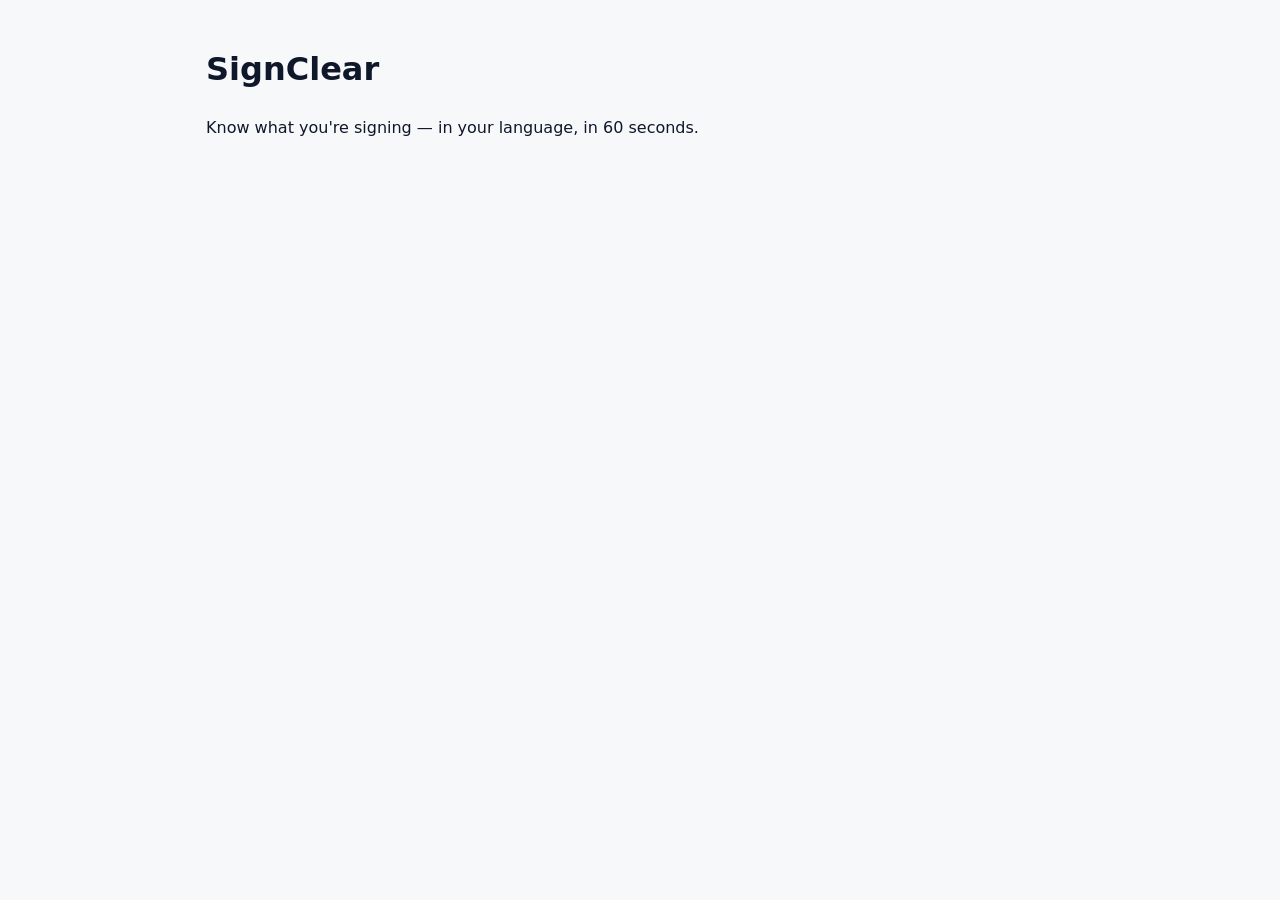
==== public/index.html @ 998234ed "feat: add foundational styles, tokens, and rules for Indian legal norms - Created initial CSS styles" ====
<!doctype html>
<html lang="en">
<head>
  <meta charset="utf-8" />
  <meta name="viewport" content="width=device-width, initial-scale=1, viewport-fit=cover" />
  <meta name="theme-color" content="#1D4ED8" />
  <meta name="description" content="Understand what you're signing — in your language, in 60 seconds." />
  <title>SignClear — Understand Before You Sign</title>
  <link rel="manifest" href="./manifest.webmanifest" />
  <link rel="stylesheet" href="./styles/tokens.css" />
  <link rel="stylesheet" href="./styles/app.css" />
</head>
<body>
  <main id="app">
    <h1>SignClear</h1>
    <p>Know what you're signing — in your language, in 60 seconds.</p>
  </main>
  <script type="module" src="./js/main.js"></script>
</body>
</html>
---- public/styles/tokens.css ----
:root {
  --primary: #1D4ED8;
  --primary-hover: #1E40AF;
  --primary-soft: #EFF3FF;
  --primary-ink: #1D4ED8;
  --on-primary: #FFFFFF;
  --bg: #F7F8FA;
  --surface: #FFFFFF;
  --surface-2: #F1F3F7;
  --border: #E2E6EE;
  --text: #0F172A;
  --text-muted: #5B6478;
  --focus-ring: #1D4ED8;
  --scrim: rgb(15 23 42 / .45);

  --sev-critical-fg: #B42318;
  --sev-critical-bg: #FEF3F2;
  --sev-critical-border: #FDA29B;
  --sev-caution-fg: #B54708;
  --sev-caution-bg: #FFFAEB;
  --sev-caution-border: #FEC84B;
  --sev-standard-fg: #05603A;
  --sev-standard-bg: #F3FAF7;
  --sev-standard-border: #A6F4C5;
  --sev-safe-fg: #067647;
  --sev-safe-bg: #ECFDF3;
  --sev-safe-border: #6CE9A6;

  --font-sans: system-ui, -apple-system, "Segoe UI", Roboto, "Noto Sans",
    "Noto Sans Kannada", "Noto Sans Devanagari", "Noto Sans Tamil", sans-serif;
  --font-serif: "Source Serif 4", Georgia, "Noto Serif", serif;
  --font-mono: ui-monospace, "SF Mono", Menlo, monospace;

  --fs-xs: 12px;
  --fs-sm: 13px;
  --fs-body: 15px;
  --fs-lg: 18px;
  --fs-xl: 22px;
  --fs-2xl: 28px;
  --fs-score: 40px;
  --fs-contract: 16px;
  --lh-xs: 1.35;
  --lh-sm: 1.45;
  --lh-body: 1.55;
  --lh-lg: 1.4;
  --lh-xl: 1.3;
  --lh-2xl: 1.2;
  --lh-score: 1.05;
  --lh-contract: 1.7;
  --fw-regular: 400;
  --fw-medium: 500;
  --fw-semibold: 600;
  --measure: 68ch;

  --sp-1: 4px;
  --sp-2: 8px;
  --sp-3: 12px;
  --sp-4: 16px;
  --sp-5: 20px;
  --sp-6: 24px;
  --sp-8: 32px;
  --sp-10: 40px;
  --sp-12: 48px;
  --sp-16: 64px;

  --r-sm: 6px;
  --r-md: 10px;
  --r-lg: 14px;
  --r-pill: 999px;

  --sh-1: 0 1px 2px rgb(15 23 42 / .06);
  --sh-2: 0 4px 14px rgb(15 23 42 / .10);
  --sh-3: 0 18px 48px rgb(15 23 42 / .22);

  --dur-fast: 120ms;
  --dur-med: 240ms;
  --dur-pulse: 1100ms;
  --ease-out: cubic-bezier(.2, .7, .3, 1);

  --bp: 900px;
  --sticky-bar-h: 62px;
  --split-left: 48%;
  --split-right: 52%;
  --tabbar-h: 56px;
  --safari-safe-bottom: max(0px, env(safe-area-inset-bottom));
  --safari-safe-top: max(0px, env(safe-area-inset-top));
}

[data-theme="dark"] {
  --primary-soft: #16223A;
  --primary-ink: #8FB0FF;
  --bg: #0B1220;
  --surface: #111A2B;
  --surface-2: #16223A;
  --border: #25344F;
  --text: #E6EAF2;
  --text-muted: #9AA6BC;
  --focus-ring: #8FB0FF;
  --scrim: rgb(0 0 0 / .6);

  --sev-critical-fg: #FDA29B;
  --sev-critical-bg: #3B1219;
  --sev-critical-border: #7A271A;
  --sev-caution-fg: #FEC84B;
  --sev-caution-bg: #3B2A08;
  --sev-caution-border: #7A4F10;
  --sev-standard-fg: #A6F4C5;
  --sev-standard-bg: #10261C;
  --sev-standard-border: #1E6B47;
  --sev-safe-fg: #6CE9A6;
  --sev-safe-bg: #0F2E22;
  --sev-safe-border: #1E6B47;
}

@media (min-width: 900px) {
  :root {
    --fs-body: 16px;
    --fs-lg: 19px;
    --fs-xl: 24px;
    --fs-2xl: 32px;
    --fs-score: 48px;
    --measure: 72ch;
  }
}

@media (prefers-reduced-motion: reduce) {
  :root {
    --dur-fast: 1ms;
    --dur-med: 1ms;
    --dur-pulse: 1ms;
  }
  *,
  *::before,
  *::after {
    animation-duration: 1ms !important;
    transition-duration: 1ms !important;
  }
}
---- public/styles/app.css ----
* {
  box-sizing: border-box;
}

html,
body {
  margin: 0;
  min-height: 100%;
}

body {
  background: var(--bg);
  color: var(--text);
  font-family: var(--font-sans);
  font-size: var(--fs-body);
  line-height: var(--lh-body);
  padding-bottom: calc(var(--sticky-bar-h) + var(--safari-safe-bottom) + var(--sp-4));
  -webkit-text-size-adjust: 100%;
}

#app {
  max-width: 900px;
  margin: 0 auto;
  padding: var(--sp-6) var(--sp-4);
}

:focus-visible {
  outline: 2px solid var(--focus-ring);
  outline-offset: 2px;
}

@media (min-width: 900px) {
  body {
    padding-bottom: 0;
  }
}
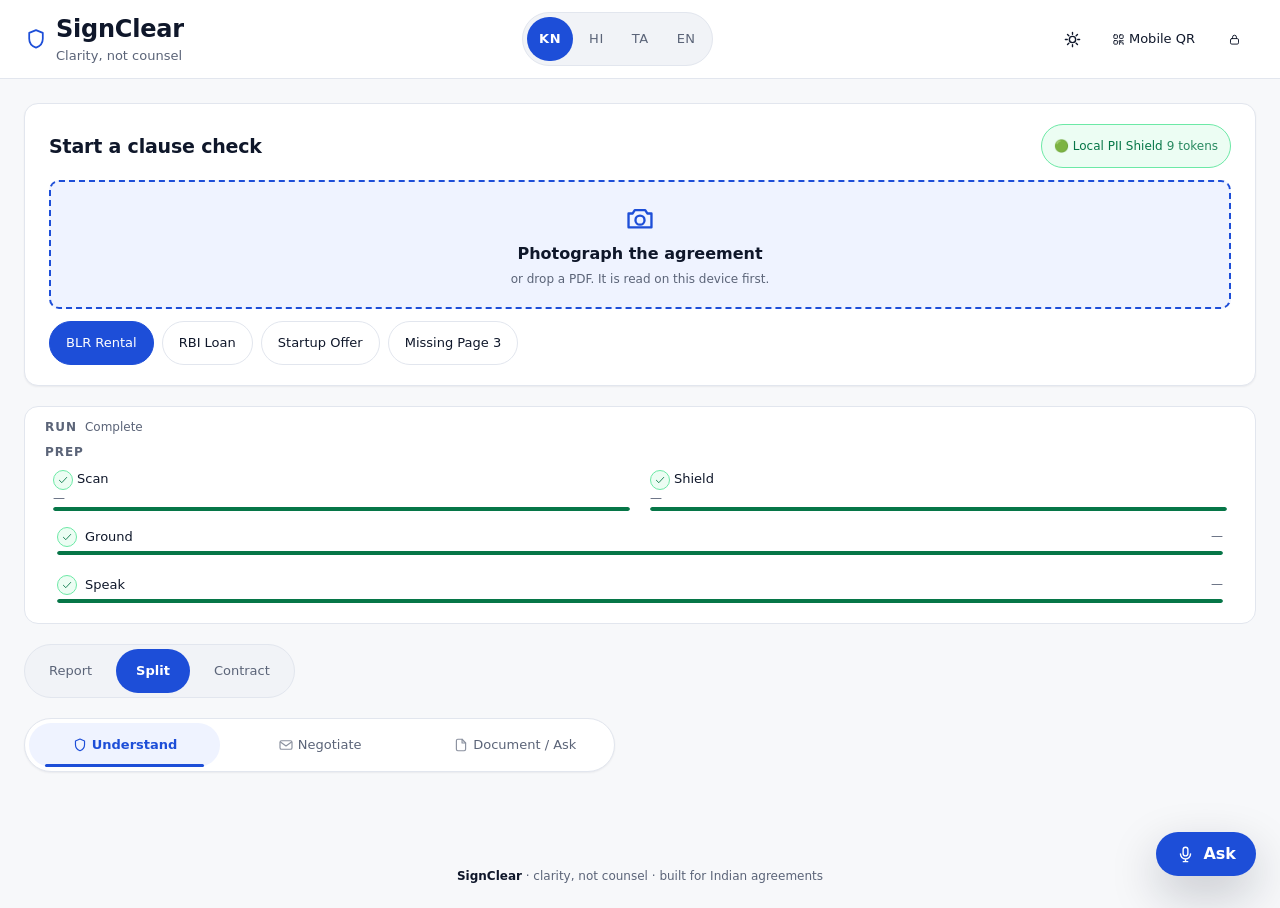
==== commit b8f0b6fa: "feat(lane-b): build report shell, renderer and negotiator Add the full app shell (index.html at 900p" ====
--- a/public/index.html
+++ b/public/index.html
@@ -5,16 +5,295 @@
   <meta name="viewport" content="width=device-width, initial-scale=1, viewport-fit=cover" />
   <meta name="theme-color" content="#1D4ED8" />
   <meta name="description" content="Understand what you're signing — in your language, in 60 seconds." />
+  <meta name="color-scheme" content="light dark" />
   <title>SignClear — Understand Before You Sign</title>
   <link rel="manifest" href="./manifest.webmanifest" />
+  <link rel="icon" href="./icons/icon.svg" type="image/svg+xml" />
+  <link rel="apple-touch-icon" href="./icons/icon.svg" />
   <link rel="stylesheet" href="./styles/tokens.css" />
   <link rel="stylesheet" href="./styles/app.css" />
 </head>
 <body>
-  <main id="app">
-    <h1>SignClear</h1>
-    <p>Know what you're signing — in your language, in 60 seconds.</p>
+  <!-- §1.6 — inline SVG sprite, first child of body. stroke-based, currentColor only. -->
+  <svg aria-hidden="true" class="sprite" width="0" height="0" focusable="false">
+    <symbol id="i-play" viewBox="0 0 24 24"><path d="M8 5.4v13.2L19 12z" /></symbol>
+    <symbol id="i-pause" viewBox="0 0 24 24"><path d="M9.5 5v14M14.5 5v14" /></symbol>
+    <symbol id="i-mic" viewBox="0 0 24 24"><rect x="9" y="2.8" width="6" height="11" rx="3" /><path d="M5.6 11.2a6.4 6.4 0 0 0 12.8 0M12 17.6V21M9.2 21h5.6" /></symbol>
+    <symbol id="i-alert" viewBox="0 0 24 24"><path d="M12 3.2 2.6 20h18.8z" /><path d="M12 9.2v4.6M12 16.9v.2" /></symbol>
+    <symbol id="i-caution" viewBox="0 0 24 24"><circle cx="12" cy="12" r="8.6" /><path d="M12 7.4v5.4M12 16.1v.2" /></symbol>
+    <symbol id="i-check" viewBox="0 0 24 24"><path d="M4.8 12.6 9.6 17.4 19.4 6.8" /></symbol>
+    <symbol id="i-shield" viewBox="0 0 24 24"><path d="M12 3.1 5.2 5.9v5.8c0 4.1 2.8 7.5 6.8 8.9 4-1.4 6.8-4.8 6.8-8.9V5.9z" /></symbol>
+    <symbol id="i-lock" viewBox="0 0 24 24"><rect x="4.6" y="10.3" width="14.8" height="10.2" rx="2.4" /><path d="M8.4 10.3V7.7a3.6 3.6 0 0 1 7.2 0v2.6" /></symbol>
+    <symbol id="i-camera" viewBox="0 0 24 24"><path d="M3.4 8.6h3.1l1.6-2.5h7.8l1.6 2.5h3.1v10.4H3.4z" /><circle cx="12" cy="13.6" r="3.4" /></symbol>
+    <symbol id="i-file" viewBox="0 0 24 24"><path d="M13.6 3.4H7.2a2.1 2.1 0 0 0-2.1 2.1v13a2.1 2.1 0 0 0 2.1 2.1h9.6a2.1 2.1 0 0 0 2.1-2.1V9z" /><path d="M13.6 3.4V9h5.3" /></symbol>
+    <symbol id="i-copy" viewBox="0 0 24 24"><rect x="8.6" y="8.6" width="11.4" height="11.4" rx="2.1" /><path d="M15.4 5.6H6.4a2.1 2.1 0 0 0-2.1 2.1v9" /></symbol>
+    <symbol id="i-whatsapp" viewBox="0 0 24 24"><path d="M20.4 11.7a8.4 8.4 0 0 1-12.5 7.4L3.6 20.4l1.4-4.2A8.4 8.4 0 1 1 20.4 11.7Z" /><path d="M9.1 9.1c.3-.1.6 0 .8.3l.6 1.2c.1.3 0 .5-.2.7l-.4.4c.4 1 1.2 1.8 2.2 2.2l.4-.4c.2-.2.4-.3.7-.2l1.2.6c.3.2.4.5.3.8-.2.7-.9 1.2-1.6 1.1-2.7-.4-4.8-2.5-5.2-5.2-.1-.7.4-1.4 1.2-1.5Z" /></symbol>
+    <symbol id="i-mail" viewBox="0 0 24 24"><rect x="3" y="5.6" width="18" height="12.8" rx="2.4" /><path d="m3.7 7.6 8.3 5.9 8.3-5.9" /></symbol>
+    <symbol id="i-qr" viewBox="0 0 24 24"><rect x="3.4" y="3.4" width="6.6" height="6.6" rx="1.2" /><rect x="14" y="3.4" width="6.6" height="6.6" rx="1.2" /><rect x="3.4" y="14" width="6.6" height="6.6" rx="1.2" /><path d="M14 14.2h2.7V17H14zM18 14.2h2.6M14 18.4V21M18.1 18.2h2.5V21" /></symbol>
+    <symbol id="i-close" viewBox="0 0 24 24"><path d="m6.2 6.2 11.6 11.6M17.8 6.2 6.2 17.8" /></symbol>
+    <symbol id="i-slider" viewBox="0 0 24 24"><path d="M3.4 8.6h17.2M3.4 15.6h17.2" /><circle cx="9" cy="8.6" r="2.3" /><circle cx="15.2" cy="15.6" r="2.3" /></symbol>
+    <symbol id="i-clock" viewBox="0 0 24 24"><circle cx="12" cy="12" r="8.5" /><path d="M12 7.4V12l3.2 2" /></symbol>
+    <symbol id="i-rupee" viewBox="0 0 24 24"><path d="M7 4.6h10M7 8.3h10M15.8 4.6c0 3-2.3 4.5-5.3 4.5H7l8.1 10.7" /></symbol>
+    <symbol id="i-chevron" viewBox="0 0 24 24"><path d="m9.4 6 6 6-6 6" /></symbol>
+    <!-- extras (company: theme toggle) — sprite stays a closed set otherwise -->
+    <symbol id="i-sun" viewBox="0 0 24 24"><circle cx="12" cy="12" r="4" /><path d="M12 3v2.4M12 18.6V21M3 12h2.4M18.6 12H21M5.7 5.7l1.7 1.7M16.6 16.6l1.7 1.7M18.3 5.7l-1.7 1.7M7.4 16.6l-1.7 1.7" /></symbol>
+    <symbol id="i-moon" viewBox="0 0 24 24"><path d="M20 14.4A8.5 8.5 0 0 1 9.6 4 8.5 8.5 0 1 0 20 14.4Z" /></symbol>
+  </svg>
+
+  <header class="app-header">
+    <div class="brand">
+      <svg class="icon brand-icon" aria-hidden="true" focusable="false"><use href="#i-shield" /></svg>
+      <div class="brand-text">
+        <h1 class="brand-name">SignClear</h1>
+        <p class="brand-tag">Clarity, not counsel</p>
+      </div>
+    </div>
+
+    <div class="header-actions">
+      <button class="theme-toggle" type="button" aria-pressed="false" aria-label="Dark mode" data-theme-toggle>
+        <svg class="icon theme-icon-sun" aria-hidden="true" focusable="false"><use href="#i-sun" /></svg>
+        <svg class="icon theme-icon-moon" aria-hidden="true" focusable="false"><use href="#i-moon" /></svg>
+      </button>
+      <button class="qr-open" type="button" aria-label="Mobile QR" data-qr-open>
+        <svg class="icon" aria-hidden="true" focusable="false"><use href="#i-qr" /></svg>
+        <span class="qr-open-label">Mobile QR</span>
+      </button>
+      <button class="vault-open" type="button" aria-label="Saved documents" aria-expanded="false" aria-controls="vault-drawer" data-vault-open>
+        <svg class="icon" aria-hidden="true" focusable="false"><use href="#i-lock" /></svg>
+      </button>
+    </div>
+
+    <div class="lang-pill" data-lang="kn" role="group" aria-label="Language">
+      <button class="lang-opt" type="button" data-lang-opt="kn" lang="kn" aria-pressed="true">KN</button>
+      <button class="lang-opt" type="button" data-lang-opt="hi" lang="hi" aria-pressed="false">HI</button>
+      <button class="lang-opt" type="button" data-lang-opt="ta" lang="ta" aria-pressed="false">TA</button>
+      <button class="lang-opt" type="button" data-lang-opt="en" lang="en" aria-pressed="false">EN</button>
+    </div>
+  </header>
+
+  <main class="app-main">
+    <div class="app-shell" data-view="feed" data-active-tab="understand" data-offline="false">
+
+      <!-- ─── Intake ─────────────────────────────────────────────────────── -->
+      <section class="intake" data-lane="A" aria-labelledby="intake-title">
+        <div class="intake-head">
+          <h2 class="intake-title" id="intake-title">Start a clause check</h2>
+          <button class="pii-badge" type="button" data-lane="A" data-state="ok" aria-expanded="false" data-pii-badge>
+            <span class="pii-emoji" aria-hidden="true">🟢</span>
+            <span class="pii-text">Local PII Shield</span>
+            <span class="pii-count" data-pii-count>9 tokens</span>
+          </button>
+        </div>
+
+        <div class="pii-popover" data-pii-type="all" hidden>
+          <p class="pii-popover-title">Masked on this device</p>
+          <ul class="pii-types" data-pii-types>
+            <li><span>Aadhaar</span><span>1</span></li>
+          </ul>
+          <p class="pii-popover-note">Cities and states are never masked.</p>
+        </div>
+
+        <label class="drop-zone" for="camera-input">
+          <svg class="icon drop-icon" aria-hidden="true" focusable="false"><use href="#i-camera" /></svg>
+          <span class="drop-title">Photograph the agreement</span>
+          <span class="drop-hint">or drop a PDF. It is read on this device first.</span>
+          <input class="camera-input" id="camera-input" type="file" accept="image/*,application/pdf" capture="environment" data-camera-input />
+        </label>
+
+        <div class="preset-row" role="group" aria-label="Sample agreements">
+          <button class="preset-chip" type="button" data-preset="blr-rental" aria-pressed="true">BLR Rental</button>
+          <button class="preset-chip" type="button" data-preset="rbi-loan" aria-pressed="false">RBI Loan</button>
+          <button class="preset-chip" type="button" data-preset="startup-offer" aria-pressed="false">Startup Offer</button>
+          <button class="preset-chip" type="button" data-preset="missing-page-3" aria-pressed="false">Missing Page 3</button>
+        </div>
+      </section>
+
+      <!-- ─── Live telemetry stepper (§6) ────────────────────────────────── -->
+      <section class="stepper" data-variant="M3" data-state="done" aria-live="polite" aria-busy="false"
+               aria-label="Processing telemetry">
+        <div class="stepper-head">
+          <span class="stepper-title">Run</span>
+          <span class="stepper-status" data-stepper-status>Complete</span>
+          <span class="offline-chip" data-offline-chip>Offline sample</span>
+        </div>
+        <ol class="stepper-steps">
+          <li class="stepper-step" data-stage="scan" data-state="done">
+            <span class="stepper-dot" aria-hidden="true"><svg class="icon"><use href="#i-check" /></svg></span>
+            <span class="stepper-label">Scan</span>
+            <span class="stepper-count" data-count="pages" aria-live="polite">—</span>
+            <span class="stepper-bar" aria-hidden="true"><i></i></span>
+          </li>
+          <li class="stepper-step" data-stage="shield" data-state="done">
+            <span class="stepper-dot" aria-hidden="true"><svg class="icon"><use href="#i-check" /></svg></span>
+            <span class="stepper-label">Shield</span>
+            <span class="stepper-count" data-count="pii" aria-live="polite">—</span>
+            <span class="stepper-bar" aria-hidden="true"><i></i></span>
+          </li>
+          <li class="stepper-step" data-stage="ground" data-state="done">
+            <span class="stepper-dot" aria-hidden="true"><svg class="icon"><use href="#i-check" /></svg></span>
+            <span class="stepper-label">Ground</span>
+            <span class="stepper-count" data-count="findings" aria-live="polite">—</span>
+            <span class="stepper-bar" aria-hidden="true"><i></i></span>
+          </li>
+          <li class="stepper-step" data-stage="speak" data-state="done">
+            <span class="stepper-dot" aria-hidden="true"><svg class="icon"><use href="#i-check" /></svg></span>
+            <span class="stepper-label">Speak</span>
+            <span class="stepper-count" data-count="spoken" aria-live="polite">—</span>
+            <span class="stepper-bar" aria-hidden="true"><i></i></span>
+          </li>
+        </ol>
+        <button class="stepper-cancel" type="button" data-stepper-cancel hidden>Cancel</button>
+      </section>
+
+      <!-- ─── Desktop view switch (§2) ──────────────────────────────────── -->
+      <div class="view-switch" role="group" aria-label="View mode">
+        <button class="view-opt" type="button" data-view-opt="report" aria-pressed="false">Report</button>
+        <button class="view-opt" type="button" data-view-opt="split" aria-pressed="true">Split</button>
+        <button class="view-opt" type="button" data-view-opt="contract" aria-pressed="false">Contract</button>
+      </div>
+
+      <div class="workspace">
+        <div class="report-col">
+          <nav class="tabrail" aria-label="Primary">
+            <div class="tabbar" role="tablist" aria-label="Report sections">
+              <button class="tab" id="tab-understand" type="button" role="tab" data-tab="understand"
+                      aria-selected="true" aria-controls="panel-understand" tabindex="0">
+                <svg class="icon" aria-hidden="true" focusable="false"><use href="#i-shield" /></svg>
+                <span class="tab-label">Understand</span>
+              </button>
+              <button class="tab" id="tab-negotiate" type="button" role="tab" data-tab="negotiate"
+                      aria-selected="false" aria-controls="panel-negotiate" tabindex="-1">
+                <svg class="icon" aria-hidden="true" focusable="false"><use href="#i-mail" /></svg>
+                <span class="tab-label">Negotiate</span>
+              </button>
+              <button class="tab" id="tab-document" type="button" role="tab" data-tab="document"
+                      aria-selected="false" aria-controls="panel-document" tabindex="-1">
+                <svg class="icon" aria-hidden="true" focusable="false"><use href="#i-file" /></svg>
+                <span class="tab-label">Document / Ask</span>
+              </button>
+            </div>
+          </nav>
+
+          <section class="tabpanel" id="panel-understand" role="tabpanel" aria-labelledby="tab-understand"
+                   data-tab-panel="understand" tabindex="0">
+            <div class="slot" data-slot="gap-banner"></div>
+            <div class="slot" data-slot="hero"></div>
+            <div class="slot" data-slot="clauses"></div>
+            <div class="slot" data-slot="playlist"></div>
+            <div class="slot" data-slot="disclaimer"></div>
+          </section>
+
+          <section class="tabpanel" id="panel-negotiate" role="tabpanel" aria-labelledby="tab-negotiate"
+                   data-tab-panel="negotiate" tabindex="0" hidden>
+            <div class="slot" data-slot="negotiate"></div>
+          </section>
+        </div>
+
+        <div class="contract-col">
+          <section class="tabpanel" id="panel-document" role="tabpanel" aria-labelledby="tab-document"
+                   data-tab-panel="document" tabindex="0">
+            <div class="slot" data-slot="contract"></div>
+          </section>
+        </div>
+      </div>
+
+      <!-- ─── Mobile persistent action (§2) ─────────────────────────────── -->
+      <div class="sticky-bar">
+        <button class="btn-play-60" type="button" data-play60>
+          <svg class="icon" aria-hidden="true" focusable="false"><use href="#i-play" /></svg>
+          <span>Play 60s</span>
+        </button>
+        <button class="btn-hold-ask" type="button" data-state="idle" data-holdask>
+          <svg class="icon" aria-hidden="true" focusable="false"><use href="#i-mic" /></svg>
+          <span>Hold to Ask</span>
+        </button>
+      </div>
+
+      <!-- ─── Desktop floating Ask (§8.2) ───────────────────────────────── -->
+      <button class="ask-fab" type="button" aria-expanded="false" aria-controls="ask-drawer"
+              aria-label="Ask about this agreement" data-ask-fab>
+        <svg class="icon" aria-hidden="true" focusable="false"><use href="#i-mic" /></svg>
+        <span class="ask-fab-label">Ask</span>
+      </button>
+
+      <aside class="ask-drawer" id="ask-drawer" data-open="false" aria-label="Ask about this agreement" aria-hidden="true">
+        <div class="ask-drawer-head">
+          <h2 class="ask-drawer-title">Ask about this agreement</h2>
+          <button class="ask-close" type="button" aria-label="Close Ask panel" data-ask-close>
+            <svg class="icon" aria-hidden="true" focusable="false"><use href="#i-close" /></svg>
+          </button>
+        </div>
+        <form class="ask-form" data-ask-form>
+          <label class="ask-label" for="ask-input">Your question</label>
+          <textarea class="ask-input" id="ask-input" rows="3" placeholder="Deposit refund eshtu dina agutte?"></textarea>
+          <button class="ask-send" type="submit">Ask</button>
+        </form>
+        <div class="ask-results" data-ask-results aria-live="polite">
+          <p class="ask-empty">Answers appear here and point back to the clause they came from.</p>
+        </div>
+      </aside>
+
+      <!-- ─── Vault drawer (§9, §3 — never a 4th tab) ───────────────────── -->
+      <aside class="vault-drawer" id="vault-drawer" data-open="false" aria-label="Saved documents" aria-hidden="true">
+        <div class="vault-head">
+          <h2 class="vault-title">Saved on this device</h2>
+          <button class="vault-close" type="button" aria-label="Close saved documents" data-vault-close>
+            <svg class="icon" aria-hidden="true" focusable="false"><use href="#i-close" /></svg>
+          </button>
+        </div>
+        <p class="vault-note">Titles, notes and scores only. Images and audio are never stored.</p>
+        <div class="vault-actions">
+          <button class="vault-save" type="button" data-vault-save>
+            <svg class="icon" aria-hidden="true" focusable="false"><use href="#i-lock" /></svg>
+            <span>Save this check</span>
+          </button>
+          <label class="vault-nosave">
+            <input type="checkbox" data-vault-nosave />
+            <span>Don't save</span>
+          </label>
+        </div>
+        <ul class="vault-list" data-vault-list>
+          <li class="vault-empty">Nothing saved yet.</li>
+        </ul>
+        <button class="vault-clear" type="button" data-vault-clear>Clear all</button>
+      </aside>
+
+      <div class="toast" role="status" data-tone="ok" aria-live="polite" hidden>
+        <svg class="icon" aria-hidden="true" focusable="false"><use href="#i-check" /></svg>
+        <span class="toast-text" data-toast-text>Copied</span>
+      </div>
+
+      <!-- ─── Mobile QR modal (§8.1) ─────────────────────────────────────── -->
+      <dialog class="qr-dialog" id="qr-dialog" aria-labelledby="qr-title">
+        <div class="qr-head">
+          <h2 class="qr-title" id="qr-title">Open on your phone</h2>
+          <button class="qr-close" type="button" aria-label="Close QR dialog" data-qr-close>
+            <svg class="icon" aria-hidden="true" focusable="false"><use href="#i-close" /></svg>
+          </button>
+        </div>
+        <!-- Wave 2: swap .qr-placeholder for a generated data-URI QR image. -->
+        <div class="qr-frame">
+          <svg class="qr-img" role="img" aria-label="QR code to open SignClear on your phone" viewBox="0 0 96 96">
+            <rect x="6" y="6" width="24" height="24" rx="3" />
+            <rect x="66" y="6" width="24" height="24" rx="3" />
+            <rect x="6" y="66" width="24" height="24" rx="3" />
+            <path d="M42 6h12v12H42zM42 30h12v12H42zM66 42h24v12H66zM6 42h24v12H6zM42 54h12v36H42zM66 66h12v12H66zM84 66h6v24h-6z" />
+          </svg>
+        </div>
+        <p class="qr-url" data-qr-url>—</p>
+        <p class="qr-hint">Scan to run the same flow on your phone.</p>
+        <button class="qr-copy" type="button" data-qr-copy>
+          <svg class="icon" aria-hidden="true" focusable="false"><use href="#i-copy" /></svg>
+          <span>Copy link</span>
+        </button>
+      </dialog>
+    </div>
   </main>
+
+  <footer class="app-footer">
+    <p><span class="footer-mark">SignClear</span> · clarity, not counsel · built for Indian agreements</p>
+  </footer>
+
   <script type="module" src="./js/main.js"></script>
 </body>
 </html>
--- a/public/styles/tokens.css
+++ b/public/styles/tokens.css
@@ -112,6 +112,42 @@
   --sev-safe-border: #1E6B47;
 }
 
+/* ── Appended (Lane B, Phase 5) ─────────────────────────────────────────────
+   Two genuinely-missing groups, added here so `app.css` can hold ZERO raw
+   literals (DESIGN_SYSTEM §9 definition-of-done):
+   1. structural hairline / ring widths that §2, §5, §7.1 and §8.3 specify in
+      `px` inside their snippets — they live here so app.css uses var() only;
+   2. the `--verify-ocr-*` triplet that §7.4 mandates but this file did not yet
+      define. One triplet per theme, no component-local overrides.             */
+:root {
+  --bw-hairline: 1px;
+  --bw-focus: 2px;
+  --bw-accent: 3px;
+  --bw-gap: 4px;
+  --ring-spread-min: 0px;
+  --ring-spread-max: 8px;
+  --ring-primary: rgb(29 78 216 / .45);
+  --ring-clear: rgb(29 78 216 / 0);
+  --target-min: 44px;
+  --shell-max: 1440px;
+  --sheet-min: 320px;
+  --sheet-max: 420px;
+  --qr-size: 220px;
+  --qr-quiet: #FFFFFF;   /* white quiet zone in BOTH themes — never invert a QR (§8.1) */
+  --qr-ink: #0F172A;     /* dark QR modules in BOTH themes */
+  --dim-opacity: .18;
+  --hit-ring: 0 0 0 var(--bw-focus) var(--primary-soft);
+  --verify-ocr-bg: #FFFBEB;
+  --verify-ocr-border: #FEC84B;
+  --verify-ocr-underline: #F59E0B;
+}
+
+[data-theme="dark"] {
+  --verify-ocr-bg: #2A2109;
+  --verify-ocr-border: #7A4F10;
+  --verify-ocr-underline: #FEC84B;
+}
+
 @media (min-width: 900px) {
   :root {
     --fs-body: 16px;
--- a/public/styles/app.css
+++ b/public/styles/app.css
@@ -1,36 +1,2985 @@
-* {
+/* ============================================================================
+   SignClear — public/styles/app.css
+   ----------------------------------------------------------------------------
+   RULES ENFORCED BY DESIGN_SYSTEM §9 DEFINITION-OF-DONE
+   • ZERO raw hex colors      → every color is var(--token) from tokens.css
+   • ZERO px font sizes       → every type step is var(--fs-*)
+   • ZERO ms durations        → every motion is var(--dur-*)
+   • ZERO `Npx` at all        → border/ring/target widths are var(--bw-*),
+                                var(--target-min). The one breakpoint (the
+                                design system's only one) is written in `em`
+                                units, so it follows a user's larger default
+                                font size instead of ignoring it.
+   Literal numbers here are structural only: 0, 1, 100%, 1fr, opacity
+   fractions, conic-gradient percentages, z-index integers, unitless weights
+   and line-heights.
+
+   Section map
+    0 base/reset          8 gap banner       16 vault drawer
+    1 icons               9 hero             17 QR dialog
+    2 header             10 way-out slider   18 toast
+    3 shell/workspace    11 clause cards     19 sticky bar
+    4 intake             12 playlist         20 floating ask
+    5 stepper            13 contract sheet   21 footer
+    6 view switch        14 negotiate        22 clause dim/pulse (§5)
+    7 tabs               15 disclaimer       23 desktop
+   ========================================================================= */
+
+/* ── 0. Base & reset ────────────────────────────────────────────────────── */
+
+*,
+*::before,
+*::after {
   box-sizing: border-box;
 }
 
-html,
+html {
+  background: var(--bg);
+  -webkit-text-size-adjust: 100%;
+  text-size-adjust: 100%;
+}
+
+/* JS branches scrollIntoView on the same query (§1.5). */
+@media (prefers-reduced-motion: no-preference) {
+  html {
+    scroll-behavior: smooth;
+  }
+}
+
 body {
   margin: 0;
   min-height: 100%;
-}
-
-body {
   background: var(--bg);
   color: var(--text);
   font-family: var(--font-sans);
   font-size: var(--fs-body);
   line-height: var(--lh-body);
-  padding-bottom: calc(var(--sticky-bar-h) + var(--safari-safe-bottom) + var(--sp-4));
-  -webkit-text-size-adjust: 100%;
-}
-
-#app {
-  max-width: 900px;
-  margin: 0 auto;
-  padding: var(--sp-6) var(--sp-4);
+  font-weight: var(--fw-regular);
+  overflow-x: hidden;
+  -webkit-font-smoothing: antialiased;
+}
+
+h1,
+h2,
+h3,
+h4,
+p,
+ul,
+ol,
+figure,
+blockquote {
+  margin: 0;
+}
+
+ul,
+ol {
+  padding: 0;
+  list-style: none;
+}
+
+button {
+  font: inherit;
+  color: inherit;
+  background: none;
+  border: 0;
+  cursor: pointer;
+  touch-action: manipulation;
+}
+
+a {
+  color: var(--primary-ink);
+}
+
+img,
+svg {
+  display: block;
+  max-width: 100%;
+}
+
+.sprite {
+  position: absolute;
+  width: 0;
+  height: 0;
+  overflow: hidden;
 }
 
 :focus-visible {
-  outline: 2px solid var(--focus-ring);
-  outline-offset: 2px;
-}
-
-@media (min-width: 900px) {
-  body {
-    padding-bottom: 0;
-  }
-}
+  outline: var(--bw-focus) solid var(--focus-ring);
+  outline-offset: var(--bw-focus);
+  border-radius: var(--r-sm);
+}
+
+:focus:not(:focus-visible) {
+  outline: none;
+}
+
+[hidden] {
+  display: none !important;
+}
+
+.visually-hidden {
+  position: absolute;
+  width: var(--bw-hairline);
+  height: var(--bw-hairline);
+  overflow: hidden;
+  clip-path: inset(50%);
+  white-space: nowrap;
+}
+
+/* ── 1. Icons (§1.6) ────────────────────────────────────────────────────── */
+
+.icon {
+  width: 1em;
+  height: 1em;
+  fill: none;
+  stroke: currentColor;
+  stroke-width: 1.75;
+  stroke-linecap: round;
+  stroke-linejoin: round;
+  flex: 0 0 auto;
+}
+
+/* ── 2. Header (§9 .app-header) ─────────────────────────────────────────── */
+
+.app-header {
+  position: sticky;
+  top: 0;
+  z-index: 30;
+  display: grid;
+  grid-template-columns: minmax(0, 1fr) auto;
+  grid-template-areas:
+    "brand actions"
+    "lang lang";
+  align-items: center;
+  gap: var(--sp-2) var(--sp-3);
+  padding: var(--sp-3) var(--sp-4);
+  padding-top: calc(var(--sp-3) + var(--safari-safe-top));
+  background: var(--surface);
+  border-bottom: var(--bw-hairline) solid var(--border);
+}
+
+.brand {
+  grid-area: brand;
+  display: flex;
+  align-items: center;
+  gap: var(--sp-2);
+  min-width: 0;
+}
+
+.brand-icon {
+  font-size: var(--fs-xl);
+  color: var(--primary);
+}
+
+.brand-text {
+  min-width: 0;
+}
+
+.brand-name {
+  font-size: var(--fs-lg);
+  line-height: var(--lh-lg);
+  font-weight: var(--fw-semibold);
+  letter-spacing: -0.01em;
+  white-space: nowrap;
+  overflow: hidden;
+  text-overflow: ellipsis;
+}
+
+.brand-tag {
+  font-size: var(--fs-xs);
+  line-height: var(--lh-xs);
+  color: var(--text-muted);
+  white-space: nowrap;
+  overflow: hidden;
+  text-overflow: ellipsis;
+}
+
+.header-actions {
+  grid-area: actions;
+  display: flex;
+  align-items: center;
+  gap: var(--sp-1);
+}
+
+.theme-toggle,
+.qr-open,
+.vault-open {
+  display: inline-flex;
+  align-items: center;
+  justify-content: center;
+  gap: var(--sp-1);
+  min-width: var(--target-min);
+  min-height: var(--target-min);
+  padding: var(--sp-2);
+  font-size: var(--fs-sm);
+  font-weight: var(--fw-medium);
+  color: var(--text);
+  border: var(--bw-hairline) solid transparent;
+  border-radius: var(--r-pill);
+  transition: background var(--dur-fast) var(--ease-out), color var(--dur-fast) var(--ease-out);
+}
+
+.theme-toggle:hover,
+.qr-open:hover,
+.vault-open:hover {
+  background: var(--surface-2);
+}
+
+.theme-toggle {
+  font-size: var(--fs-lg);
+}
+
+.theme-icon-moon {
+  display: none;
+}
+
+[data-theme="dark"] .theme-icon-sun {
+  display: none;
+}
+
+[data-theme="dark"] .theme-icon-moon {
+  display: block;
+}
+
+.qr-open-label {
+  display: none;
+}
+
+.vault-open[aria-expanded="true"] {
+  background: var(--primary-soft);
+  color: var(--primary-ink);
+}
+
+/* Language pill — a header pill, never a tab (§3). */
+.lang-pill {
+  grid-area: lang;
+  display: grid;
+  grid-auto-flow: column;
+  grid-auto-columns: 1fr;
+  gap: var(--sp-1);
+  padding: var(--sp-1);
+  background: var(--surface-2);
+  border: var(--bw-hairline) solid var(--border);
+  border-radius: var(--r-pill);
+}
+
+.lang-opt {
+  min-height: var(--target-min);
+  padding: var(--sp-1) var(--sp-3);
+  font-size: var(--fs-sm);
+  font-weight: var(--fw-medium);
+  color: var(--text-muted);
+  letter-spacing: 0.04em;
+  border-radius: var(--r-pill);
+  transition: background var(--dur-fast) var(--ease-out), color var(--dur-fast) var(--ease-out);
+}
+
+.lang-opt[aria-pressed="true"] {
+  background: var(--primary);
+  color: var(--on-primary);
+  font-weight: var(--fw-semibold);
+}
+
+/* ── 3. App shell & workspace (§2, §9 .app-shell) ───────────────────────── */
+
+.app-shell {
+  position: relative;
+  display: block;
+  padding: var(--sp-4);
+  padding-bottom: calc(var(--sticky-bar-h) + var(--safari-safe-bottom) + var(--sp-8));
+}
+
+.app-shell > * + * {
+  margin-top: var(--sp-4);
+}
+
+.workspace {
+  display: block;
+}
+
+/* Mobile is one card feed: flatten the column wrappers and route by tab. */
+.report-col,
+.contract-col {
+  display: contents;
+}
+
+.tabpanel[role="tabpanel"] {
+  display: block;
+}
+
+.app-shell[data-active-tab="understand"] [data-tab-panel]:not([data-tab-panel="understand"]),
+.app-shell[data-active-tab="negotiate"] [data-tab-panel]:not([data-tab-panel="negotiate"]),
+.app-shell[data-active-tab="document"] [data-tab-panel]:not([data-tab-panel="document"]) {
+  display: none;
+}
+
+.tabpanel > .slot + .slot {
+  margin-top: var(--sp-4);
+}
+
+.slot:empty {
+  display: none;
+}
+
+/* ── 4. Intake (§9 .intake) ─────────────────────────────────────────────── */
+
+.intake {
+  display: block;
+  padding: var(--sp-4);
+  background: var(--surface);
+  border: var(--bw-hairline) solid var(--border);
+  border-radius: var(--r-lg);
+  box-shadow: var(--sh-1);
+}
+
+.intake-head {
+  display: flex;
+  flex-wrap: wrap;
+  align-items: center;
+  justify-content: space-between;
+  gap: var(--sp-2) var(--sp-3);
+  margin-bottom: var(--sp-3);
+}
+
+.intake-title {
+  font-size: var(--fs-lg);
+  line-height: var(--lh-lg);
+  font-weight: var(--fw-semibold);
+  letter-spacing: -0.01em;
+}
+
+/* PII badge (§7.2) — stays visible in the report header too. */
+.pii-badge {
+  display: inline-flex;
+  align-items: center;
+  gap: var(--sp-1);
+  min-height: var(--target-min);
+  padding: var(--sp-1) var(--sp-3);
+  font-size: var(--fs-xs);
+  font-weight: var(--fw-medium);
+  line-height: var(--lh-xs);
+  text-align: left;
+  color: var(--sev-safe-fg);
+  background: var(--sev-safe-bg);
+  border: var(--bw-hairline) solid var(--sev-safe-border);
+  border-radius: var(--r-pill);
+}
+
+.pii-badge[data-lane="B"] {
+  color: var(--sev-caution-fg);
+  background: var(--sev-caution-bg);
+  border-color: var(--sev-caution-border);
+}
+
+.pii-badge[data-state="blocked"] {
+  color: var(--sev-critical-fg);
+  background: var(--sev-critical-bg);
+  border-color: var(--sev-critical-border);
+  border-radius: var(--r-md);
+}
+
+.pii-count {
+  font-variant-numeric: tabular-nums;
+  opacity: 0.85;
+}
+
+.pii-popover {
+  margin-bottom: var(--sp-3);
+  padding: var(--sp-3);
+  font-size: var(--fs-sm);
+  line-height: var(--lh-sm);
+  background: var(--surface-2);
+  border: var(--bw-hairline) solid var(--border);
+  border-radius: var(--r-md);
+}
+
+.pii-popover-title {
+  margin-bottom: var(--sp-2);
+  font-size: var(--fs-sm);
+  font-weight: var(--fw-semibold);
+}
+
+.pii-types {
+  display: grid;
+  grid-template-columns: repeat(2, minmax(0, 1fr));
+  gap: var(--sp-1) var(--sp-3);
+  margin-bottom: var(--sp-2);
+  font-variant-numeric: tabular-nums;
+}
+
+.pii-types > li {
+  display: flex;
+  justify-content: space-between;
+  gap: var(--sp-2);
+  color: var(--text-muted);
+}
+
+.pii-types > li > span:last-child {
+  color: var(--text);
+  font-weight: var(--fw-medium);
+}
+
+.pii-popover-note {
+  font-size: var(--fs-xs);
+  color: var(--text-muted);
+}
+
+/* Drop zone */
+.drop-zone {
+  display: grid;
+  place-content: center;
+  justify-items: center;
+  gap: var(--sp-1);
+  min-height: var(--sp-16);
+  padding: var(--sp-5) var(--sp-4);
+  text-align: center;
+  color: var(--text);
+  background: var(--primary-soft);
+  border: var(--bw-focus) dashed var(--primary);
+  border-radius: var(--r-md);
+  cursor: pointer;
+  transition: background var(--dur-fast) var(--ease-out);
+}
+
+.drop-zone:hover {
+  background: var(--surface-2);
+}
+
+.drop-zone[data-lane="B"] {
+  border-color: var(--sev-caution-border);
+  background: var(--sev-caution-bg);
+}
+
+.drop-icon {
+  margin-bottom: var(--sp-1);
+  font-size: var(--fs-2xl);
+  color: var(--primary);
+}
+
+.drop-title {
+  font-size: var(--fs-body);
+  font-weight: var(--fw-semibold);
+}
+
+.drop-hint {
+  font-size: var(--fs-xs);
+  line-height: var(--lh-xs);
+  color: var(--text-muted);
+}
+
+/* Visually hidden but still focusable/clickable via its <label>. */
+.camera-input {
+  position: absolute;
+  width: var(--bw-hairline);
+  height: var(--bw-hairline);
+  opacity: 0;
+  pointer-events: none;
+}
+
+/* Preset chips */
+.preset-row {
+  display: flex;
+  gap: var(--sp-2);
+  margin-top: var(--sp-3);
+  overflow-x: auto;
+  scrollbar-width: none;
+}
+
+.preset-row::-webkit-scrollbar {
+  display: none;
+}
+
+.preset-chip {
+  flex: 0 0 auto;
+  min-height: var(--target-min);
+  padding: var(--sp-2) var(--sp-4);
+  font-size: var(--fs-sm);
+  font-weight: var(--fw-medium);
+  white-space: nowrap;
+  color: var(--text);
+  background: var(--surface);
+  border: var(--bw-hairline) solid var(--border);
+  border-radius: var(--r-pill);
+  transition: background var(--dur-fast) var(--ease-out), border-color var(--dur-fast) var(--ease-out),
+    color var(--dur-fast) var(--ease-out);
+}
+
+.preset-chip:hover {
+  color: var(--primary-ink);
+  border-color: var(--primary);
+}
+
+.preset-chip[aria-pressed="true"] {
+  color: var(--on-primary);
+  background: var(--primary);
+  border-color: var(--primary);
+}
+
+/* ── 5. Live telemetry stepper (§6) ─────────────────────────────────────── */
+
+.stepper {
+  display: block;
+  padding: var(--sp-3) var(--sp-4);
+  font-size: var(--fs-sm);
+  line-height: var(--lh-sm);
+  background: var(--surface);
+  border: var(--bw-hairline) solid var(--border);
+  border-radius: var(--r-lg);
+}
+
+.stepper-head {
+  display: flex;
+  flex-wrap: wrap;
+  align-items: center;
+  gap: var(--sp-1) var(--sp-2);
+  margin-bottom: var(--sp-2);
+}
+
+.stepper-title {
+  font-size: var(--fs-xs);
+  font-weight: var(--fw-semibold);
+  letter-spacing: 0.08em;
+  text-transform: uppercase;
+  color: var(--text-muted);
+}
+
+.stepper-status {
+  font-size: var(--fs-xs);
+  color: var(--text-muted);
+}
+
+.stepper-status[data-tone="ok"] {
+  color: var(--sev-safe-fg);
+}
+
+.stepper-status[data-tone="warn"] {
+  color: var(--sev-caution-fg);
+}
+
+.stepper-status[data-tone="bad"] {
+  color: var(--sev-critical-fg);
+}
+
+.offline-chip {
+  margin-inline-start: auto;
+  padding: 0 var(--sp-2);
+  font-size: var(--fs-xs);
+  line-height: var(--lh-sm);
+  color: var(--sev-caution-fg);
+  background: var(--sev-caution-bg);
+  border: var(--bw-hairline) solid var(--sev-caution-border);
+  border-radius: var(--r-pill);
+}
+
+.app-shell[data-offline="false"] .offline-chip {
+  display: none;
+}
+
+/* A single stage row: dot | label | count, bar underneath. */
+.stepper-step {
+  display: grid;
+  grid-template-columns: auto minmax(0, 1fr) auto;
+  grid-template-rows: auto auto;
+  align-items: center;
+  gap: var(--sp-1) var(--sp-2);
+  padding: var(--sp-2) var(--sp-3);
+  border-radius: var(--r-sm);
+  font-variant-numeric: tabular-nums;
+}
+
+.stepper-dot {
+  display: inline-flex;
+  align-items: center;
+  justify-content: center;
+  width: var(--sp-5);
+  height: var(--sp-5);
+  font-size: var(--fs-xs);
+  color: transparent;
+  background: var(--surface);
+  border: var(--bw-hairline) solid var(--border);
+  border-radius: var(--r-pill);
+}
+
+.stepper-label {
+  font-weight: var(--fw-medium);
+  white-space: nowrap;
+  overflow: hidden;
+  text-overflow: ellipsis;
+}
+
+.stepper-count {
+  font-size: var(--fs-xs);
+  color: var(--text-muted);
+  text-align: right;
+  white-space: nowrap;
+}
+
+.stepper-bar {
+  grid-column: 1 / -1;
+  grid-row: 2;
+  display: none;
+  height: var(--bw-gap);
+  overflow: hidden;
+  background: var(--surface-2);
+  border-radius: var(--r-pill);
+}
+
+.stepper-bar > i {
+  display: block;
+  width: 0;
+  height: 100%;
+  background: var(--primary);
+  border-radius: var(--r-pill);
+  transition: width var(--dur-med) var(--ease-out);
+}
+
+/* Stage states — pending / running / done / error / cancelled (§6). */
+.stepper-step[data-state="pending"] {
+  color: var(--text-muted);
+}
+
+.stepper-step[data-state="pending"] .stepper-dot {
+  border-style: dashed;
+}
+
+.stepper-step[data-state="running"] {
+  background: var(--primary-soft);
+}
+
+.stepper-step[data-state="running"] .stepper-dot {
+  background: var(--primary);
+  border-color: var(--primary);
+}
+
+.stepper-step[data-state="running"] .stepper-label {
+  color: var(--primary-ink);
+  font-weight: var(--fw-semibold);
+}
+
+.stepper-step[data-state="running"] .stepper-bar,
+.stepper-step[data-state="done"] .stepper-bar {
+  display: block;
+}
+
+.stepper-step[data-state="running"] .stepper-bar > i {
+  width: 45%;
+  animation: sc-indeterminate var(--dur-pulse) var(--ease-out) infinite alternate;
+}
+
+.stepper-step[data-state="done"] .stepper-dot {
+  color: var(--sev-safe-fg);
+  background: var(--sev-safe-bg);
+  border-color: var(--sev-safe-border);
+}
+
+.stepper-step[data-state="done"] .stepper-bar > i {
+  width: 100%;
+  background: var(--sev-safe-fg);
+}
+
+.stepper-step[data-state="error"] {
+  color: var(--sev-critical-fg);
+  background: var(--sev-critical-bg);
+}
+
+.stepper-step[data-state="error"] .stepper-dot {
+  color: var(--sev-critical-fg);
+  background: var(--surface);
+  border-color: var(--sev-critical-border);
+}
+
+.stepper-step[data-state="cancelled"] {
+  color: var(--text-muted);
+}
+
+.stepper-step[data-state="cancelled"] .stepper-dot {
+  color: var(--text-muted);
+  border-color: var(--border);
+}
+
+.stepper-step[data-state="cancelled"] .stepper-label {
+  text-decoration: line-through;
+}
+
+@keyframes sc-indeterminate {
+  from {
+    transform: translateX(-100%);
+  }
+  to {
+    transform: translateX(120%);
+  }
+}
+
+/* M3 — three visible rows: Prep (scan + shield merged), Ground, Speak. */
+.stepper[data-variant="M3"] .stepper-steps {
+  display: grid;
+  grid-template-columns: repeat(2, minmax(0, 1fr));
+  gap: var(--sp-1);
+}
+
+.stepper[data-variant="M3"] .stepper-steps::before {
+  content: "Prep";
+  grid-column: 1 / -1;
+  grid-row: 1;
+  font-size: var(--fs-xs);
+  font-weight: var(--fw-semibold);
+  letter-spacing: 0.08em;
+  text-transform: uppercase;
+  color: var(--text-muted);
+}
+
+.stepper[data-variant="M3"] .stepper-step[data-stage="scan"] {
+  grid-column: 1;
+  grid-row: 2;
+}
+
+.stepper[data-variant="M3"] .stepper-step[data-stage="shield"] {
+  grid-column: 2;
+  grid-row: 2;
+}
+
+.stepper[data-variant="M3"] .stepper-step[data-stage="ground"] {
+  grid-column: 1 / -1;
+  grid-row: 3;
+}
+
+.stepper[data-variant="M3"] .stepper-step[data-stage="speak"] {
+  grid-column: 1 / -1;
+  grid-row: 4;
+}
+
+/* The two Prep cells are compact: dot + label on row 1, count under it. */
+.stepper[data-variant="M3"] .stepper-step[data-stage="scan"],
+.stepper[data-variant="M3"] .stepper-step[data-stage="shield"] {
+  grid-template-columns: auto minmax(0, 1fr);
+  grid-template-rows: auto auto auto;
+  gap: 0 var(--sp-1);
+  padding: var(--sp-1) var(--sp-2);
+}
+
+.stepper[data-variant="M3"] .stepper-step[data-stage="scan"] .stepper-count,
+.stepper[data-variant="M3"] .stepper-step[data-stage="shield"] .stepper-count {
+  grid-column: 1 / -1;
+  grid-row: 2;
+  text-align: left;
+}
+
+.stepper[data-variant="M3"] .stepper-step[data-stage="scan"] .stepper-bar,
+.stepper[data-variant="M3"] .stepper-step[data-stage="shield"] .stepper-bar {
+  grid-row: 3;
+}
+
+/* D2 — horizontal 4-node track, counters under each node. */
+.stepper[data-variant="D2"] .stepper-steps {
+  display: grid;
+  grid-auto-flow: column;
+  grid-auto-columns: minmax(0, 1fr);
+  gap: var(--sp-2);
+  margin-bottom: var(--sp-2);
+}
+
+.stepper[data-variant="D2"] .stepper-step {
+  grid-template-columns: auto minmax(0, 1fr);
+  grid-template-rows: auto auto auto;
+  padding: var(--sp-2);
+  background: var(--surface);
+  border: var(--bw-hairline) solid var(--border);
+}
+
+.stepper[data-variant="D2"] .stepper-step[data-state="running"] {
+  background: var(--primary-soft);
+  border-color: var(--primary);
+}
+
+.stepper[data-variant="D2"] .stepper-step[data-state="done"] {
+  border-color: var(--sev-safe-border);
+}
+
+.stepper[data-variant="D2"] .stepper-step[data-state="error"] {
+  border-color: var(--sev-critical-border);
+}
+
+.stepper[data-variant="D2"] .stepper-count {
+  grid-column: 1 / -1;
+  grid-row: 2;
+  text-align: left;
+}
+
+.stepper[data-variant="D2"] .stepper-bar {
+  grid-row: 3;
+  display: block;
+}
+
+.stepper-cancel {
+  display: inline-flex;
+  align-items: center;
+  justify-content: center;
+  min-height: var(--target-min);
+  margin-top: var(--sp-2);
+  padding: var(--sp-1) var(--sp-4);
+  font-size: var(--fs-sm);
+  font-weight: var(--fw-medium);
+  color: var(--text);
+  background: var(--surface);
+  border: var(--bw-hairline) solid var(--border);
+  border-radius: var(--r-pill);
+}
+
+.stepper-cancel:hover {
+  color: var(--sev-critical-fg);
+  border-color: var(--sev-critical-border);
+}
+
+.stepper[data-state="done"] .stepper-cancel,
+.stepper[data-state="error"] .stepper-cancel,
+.stepper[data-state="cancelled"] .stepper-cancel {
+  display: none;
+}
+
+/* ── 6. Desktop view switch [Report | Split | Contract] (§2) ────────────── */
+
+.view-switch {
+  display: none;
+  grid-auto-flow: column;
+  gap: var(--sp-1);
+  justify-self: start;
+  padding: var(--sp-1);
+  background: var(--surface-2);
+  border: var(--bw-hairline) solid var(--border);
+  border-radius: var(--r-pill);
+}
+
+.view-opt {
+  min-height: var(--target-min);
+  padding: var(--sp-1) var(--sp-5);
+  font-size: var(--fs-sm);
+  font-weight: var(--fw-medium);
+  color: var(--text-muted);
+  border-radius: var(--r-pill);
+}
+
+.view-opt[aria-pressed="true"] {
+  color: var(--on-primary);
+  background: var(--primary);
+  font-weight: var(--fw-semibold);
+}
+
+/* ── 7. Tabs — max 3 primary (§3) ───────────────────────────────────────── */
+
+.tabrail {
+  position: sticky;
+  top: 0;
+  z-index: 20;
+}
+
+.tabbar {
+  display: grid;
+  grid-template-columns: repeat(3, minmax(0, 1fr));
+  gap: var(--sp-1);
+  height: var(--tabbar-h);
+  padding: var(--sp-1);
+  background: var(--surface);
+  border: var(--bw-hairline) solid var(--border);
+  border-radius: var(--r-pill);
+  box-shadow: var(--sh-1);
+}
+
+.tab {
+  position: relative;
+  display: inline-flex;
+  align-items: center;
+  justify-content: center;
+  gap: var(--sp-1);
+  min-height: var(--target-min);
+  padding: 0 var(--sp-2);
+  font-size: var(--fs-sm);
+  font-weight: var(--fw-medium);
+  color: var(--text-muted);
+  border-radius: var(--r-pill);
+  transition: background var(--dur-fast) var(--ease-out), color var(--dur-fast) var(--ease-out);
+}
+
+.tab .icon {
+  font-size: var(--fs-body);
+  opacity: 0.7;
+}
+
+.tab-label {
+  white-space: nowrap;
+  overflow: hidden;
+  text-overflow: ellipsis;
+}
+
+.tab[aria-selected="true"] {
+  color: var(--primary-ink);
+  background: var(--primary-soft);
+  font-weight: var(--fw-semibold);
+}
+
+.tab[aria-selected="true"] .icon {
+  opacity: 1;
+}
+
+/* --primary indicator underline on the selected tab. */
+.tab::after {
+  content: "";
+  position: absolute;
+  inset-inline: var(--sp-4);
+  bottom: 0;
+  height: var(--bw-accent);
+  background: var(--primary);
+  border-radius: var(--r-pill);
+  transform: scaleX(0);
+  transform-origin: center;
+  transition: transform var(--dur-med) var(--ease-out);
+}
+
+.tab[aria-selected="true"]::after {
+  transform: scaleX(1);
+}
+
+.tabpanel {
+  outline: none;
+}
+
+.tabpanel:focus-visible {
+  outline: var(--bw-focus) solid var(--focus-ring);
+  outline-offset: var(--sp-3);
+  border-radius: var(--r-md);
+}
+
+/* ── 8. Gap banner & gap chip (§7.1) ────────────────────────────────────── */
+
+.gap-banner {
+  display: grid;
+  grid-template-columns: auto minmax(0, 1fr);
+  grid-template-areas:
+    "icon body"
+    "action action";
+  gap: var(--sp-2) var(--sp-3);
+  padding: var(--sp-3) var(--sp-4);
+  font-size: var(--fs-sm);
+  line-height: var(--lh-sm);
+  color: var(--sev-caution-fg);
+  background: var(--sev-caution-bg);
+  border: var(--bw-hairline) solid var(--sev-caution-border);
+  border-left: var(--bw-gap) solid var(--sev-caution-border);
+  border-radius: var(--r-md);
+}
+
+.gap-banner > .icon {
+  grid-area: icon;
+  margin-top: var(--sp-1);
+  font-size: var(--fs-lg);
+}
+
+.gap-banner-body {
+  grid-area: body;
+}
+
+.gap-banner-body p {
+  margin: 0;
+}
+
+.gap-banner-body strong {
+  font-weight: var(--fw-semibold);
+}
+
+.gap-banner-body p + p {
+  margin-top: var(--sp-1);
+  font-size: var(--fs-xs);
+  line-height: var(--lh-xs);
+}
+
+.gap-action {
+  grid-area: action;
+  justify-self: start;
+  min-height: var(--target-min);
+  padding: var(--sp-1) var(--sp-4);
+  font-size: var(--fs-sm);
+  font-weight: var(--fw-medium);
+  color: var(--sev-caution-fg);
+  background: var(--surface);
+  border: var(--bw-hairline) solid var(--sev-caution-border);
+  border-radius: var(--r-pill);
+}
+
+.gap-chip {
+  display: inline-flex;
+  align-items: center;
+  gap: var(--sp-1);
+  padding: 0 var(--sp-2);
+  font-size: var(--fs-xs);
+  line-height: var(--lh-sm);
+  color: var(--sev-caution-fg);
+  background: var(--sev-caution-bg);
+  border: var(--bw-hairline) solid var(--sev-caution-border);
+  border-radius: var(--r-pill);
+}
+
+/* ── 9. Hero — score + exposure + 3 bullets + way-out (§4) ──────────────── */
+
+.hero {
+  display: block;
+  padding: var(--sp-4);
+  background: var(--surface);
+  border: var(--bw-hairline) solid var(--border);
+  border-radius: var(--r-lg);
+  box-shadow: var(--sh-1);
+}
+
+.hero-top {
+  display: flex;
+  flex-wrap: wrap;
+  align-items: stretch;
+  gap: var(--sp-3);
+}
+
+.hero-score {
+  display: flex;
+  flex: 1 1 auto;
+  align-items: center;
+  gap: var(--sp-3);
+  min-width: 0;
+}
+
+.score-dial {
+  --score-pct: 0;
+  --band-fg: var(--sev-caution-fg);
+  --band-bg: var(--sev-caution-bg);
+  position: relative;
+  display: grid;
+  flex: 0 0 auto;
+  place-items: center;
+  width: var(--sp-16);
+  height: var(--sp-16);
+  background: conic-gradient(var(--band-fg) calc(var(--score-pct) * 1%), var(--surface-2) 0);
+  border-radius: var(--r-pill);
+  font-variant-numeric: tabular-nums;
+}
+
+.score-dial::after {
+  content: "";
+  position: absolute;
+  inset: var(--sp-2);
+  background: var(--band-bg);
+  border-radius: var(--r-pill);
+}
+
+.score-value {
+  position: relative;
+  z-index: 1;
+  font-size: var(--fs-score);
+  line-height: var(--lh-score);
+  font-weight: var(--fw-semibold);
+  color: var(--band-fg);
+  font-variant-numeric: tabular-nums;
+}
+
+.hero-score[data-band="critical"] .score-dial {
+  --band-fg: var(--sev-critical-fg);
+  --band-bg: var(--sev-critical-bg);
+}
+
+.hero-score[data-band="caution"] .score-dial {
+  --band-fg: var(--sev-caution-fg);
+  --band-bg: var(--sev-caution-bg);
+}
+
+.hero-score[data-band="safe"] .score-dial {
+  --band-fg: var(--sev-safe-fg);
+  --band-bg: var(--sev-safe-bg);
+}
+
+.hero-score-meta {
+  min-width: 0;
+}
+
+.hero-score-label {
+  font-size: var(--fs-xs);
+  font-weight: var(--fw-semibold);
+  letter-spacing: 0.08em;
+  text-transform: uppercase;
+  color: var(--text-muted);
+}
+
+.hero-score-title {
+  font-size: var(--fs-lg);
+  line-height: var(--lh-lg);
+  font-weight: var(--fw-semibold);
+  letter-spacing: -0.01em;
+}
+
+.hero-exposure {
+  flex: 1 1 auto;
+  min-width: 0;
+  padding: var(--sp-3);
+  background: var(--surface-2);
+  border: var(--bw-hairline) solid var(--border);
+  border-radius: var(--r-md);
+}
+
+.hero-exposure-label {
+  display: flex;
+  align-items: center;
+  gap: var(--sp-1);
+  font-size: var(--fs-xs);
+  font-weight: var(--fw-semibold);
+  letter-spacing: 0.08em;
+  text-transform: uppercase;
+  color: var(--text-muted);
+}
+
+.hero-exposure-value {
+  font-size: var(--fs-xl);
+  line-height: var(--lh-xl);
+  font-weight: var(--fw-semibold);
+  font-variant-numeric: tabular-nums;
+  color: var(--sev-caution-fg);
+}
+
+.hero-exposure[data-exposure-inr="0"] .hero-exposure-value {
+  color: var(--sev-safe-fg);
+}
+
+.hero-exposure-sub {
+  font-size: var(--fs-xs);
+  font-variant-numeric: tabular-nums;
+  color: var(--text-muted);
+}
+
+/* Exactly 3 bullets — .hero-bullets > li, never a 4th. */
+.hero-bullets {
+  display: grid;
+  gap: var(--sp-2);
+  margin-top: var(--sp-4);
+}
+
+.hero-bullets > li {
+  display: grid;
+  grid-template-columns: auto minmax(0, 1fr);
+  align-items: start;
+  gap: var(--sp-2);
+  padding: var(--sp-2) var(--sp-3);
+  font-size: var(--fs-sm);
+  line-height: var(--lh-sm);
+  color: var(--sev-caution-fg);
+  background: var(--sev-caution-bg);
+  border: var(--bw-hairline) solid var(--sev-caution-border);
+  border-left: var(--bw-gap) solid var(--sev-caution-border);
+  border-radius: var(--r-md);
+}
+
+.hero-bullets > li[data-severity="critical"] {
+  color: var(--sev-critical-fg);
+  background: var(--sev-critical-bg);
+  border-color: var(--sev-critical-border);
+}
+
+.hero-bullets > li[data-severity="standard"] {
+  color: var(--sev-standard-fg);
+  background: var(--sev-standard-bg);
+  border-color: var(--sev-standard-border);
+}
+
+.hero-bullets > li[data-severity="safe"] {
+  color: var(--sev-safe-fg);
+  background: var(--sev-safe-bg);
+  border-color: var(--sev-safe-border);
+}
+
+.hero-bullet-text {
+  min-width: 0;
+}
+
+.hero-bullet-link {
+  display: inline-flex;
+  align-items: center;
+  gap: var(--sp-1);
+  margin-top: var(--sp-1);
+  padding: 0;
+  font-size: var(--fs-xs);
+  font-weight: var(--fw-semibold);
+  color: currentColor;
+  text-decoration: underline;
+  text-underline-offset: var(--sp-1);
+}
+
+/* ── 10. Way-Out slider (§4 #3) ─────────────────────────────────────────── */
+
+.wayout {
+  margin-top: var(--sp-4);
+  padding: var(--sp-3) var(--sp-4);
+  background: var(--surface-2);
+  border: var(--bw-hairline) solid var(--border);
+  border-radius: var(--r-md);
+}
+
+.wayout-head {
+  display: flex;
+  flex-wrap: wrap;
+  align-items: center;
+  justify-content: space-between;
+  gap: var(--sp-1) var(--sp-2);
+  margin-bottom: var(--sp-2);
+}
+
+.wayout-title {
+  display: inline-flex;
+  align-items: center;
+  gap: var(--sp-1);
+  font-size: var(--fs-sm);
+  font-weight: var(--fw-semibold);
+  color: var(--text);
+}
+
+.wayout-month {
+  font-size: var(--fs-xs);
+  font-variant-numeric: tabular-nums;
+  color: var(--text-muted);
+}
+
+.wayout-slider {
+  -webkit-appearance: none;
+  appearance: none;
+  display: block;
+  width: 100%;
+  height: var(--sp-6);
+  margin: 0;
+  background: transparent;
+}
+
+.wayout-slider::-webkit-slider-runnable-track {
+  height: var(--bw-gap);
+  background: var(--primary-soft);
+  border: var(--bw-hairline) solid var(--border);
+  border-radius: var(--r-pill);
+}
+
+.wayout-slider::-moz-range-track {
+  height: var(--bw-gap);
+  background: var(--primary-soft);
+  border: var(--bw-hairline) solid var(--border);
+  border-radius: var(--r-pill);
+}
+
+.wayout-slider::-webkit-slider-thumb {
+  -webkit-appearance: none;
+  appearance: none;
+  width: var(--sp-5);
+  height: var(--sp-5);
+  margin-top: calc((var(--bw-gap) - var(--sp-5)) / 2);
+  background: var(--primary);
+  border: var(--bw-focus) solid var(--surface);
+  border-radius: var(--r-pill);
+  box-shadow: var(--sh-1);
+}
+
+.wayout-slider::-moz-range-thumb {
+  width: var(--sp-5);
+  height: var(--sp-5);
+  background: var(--primary);
+  border: var(--bw-focus) solid var(--surface);
+  border-radius: var(--r-pill);
+  box-shadow: var(--sh-1);
+}
+
+.wayout-slider:focus-visible {
+  outline: var(--bw-focus) solid var(--focus-ring);
+  outline-offset: var(--sp-1);
+  border-radius: var(--r-pill);
+}
+
+.wayout-readout {
+  display: grid;
+  grid-template-columns: repeat(3, minmax(0, 1fr));
+  gap: var(--sp-2);
+  margin-top: var(--sp-2);
+  font-size: var(--fs-xs);
+  line-height: var(--lh-xs);
+}
+
+.wayout-readout > div {
+  min-width: 0;
+}
+
+.readout-label {
+  display: block;
+  font-size: var(--fs-xs);
+  color: var(--text-muted);
+  white-space: nowrap;
+  overflow: hidden;
+  text-overflow: ellipsis;
+}
+
+.readout-value {
+  display: block;
+  font-size: var(--fs-sm);
+  font-weight: var(--fw-semibold);
+  font-variant-numeric: tabular-nums;
+  white-space: nowrap;
+}
+
+.wayout-saved .readout-value {
+  color: var(--sev-safe-fg);
+}
+
+/* ── 11. Clause cards + inspector (§4 #4, §9) ───────────────────────────── */
+
+.clause-list-head {
+  display: flex;
+  flex-wrap: wrap;
+  align-items: baseline;
+  justify-content: space-between;
+  gap: var(--sp-1) var(--sp-2);
+  margin-bottom: var(--sp-2);
+}
+
+.clause-list-title {
+  font-size: var(--fs-xl);
+  line-height: var(--lh-xl);
+  font-weight: var(--fw-semibold);
+  letter-spacing: -0.01em;
+}
+
+.clause-list-more {
+  min-height: var(--target-min);
+  padding: 0 var(--sp-1);
+  font-size: var(--fs-sm);
+  font-weight: var(--fw-medium);
+  color: var(--primary-ink);
+  text-decoration: underline;
+  text-underline-offset: var(--sp-1);
+}
+
+.clause-list {
+  display: grid;
+  gap: var(--sp-3);
+}
+
+.clause-card {
+  position: relative;
+  display: block;
+  width: 100%;
+  padding: var(--sp-3) var(--sp-4);
+  text-align: left;
+  color: var(--text);
+  background: var(--surface);
+  border: var(--bw-hairline) solid var(--border);
+  border-left: var(--bw-gap) solid var(--sev-caution-border);
+  border-radius: var(--r-md);
+  box-shadow: var(--sh-1);
+}
+
+.clause-card[data-severity="critical"] {
+  background: var(--sev-critical-bg);
+  border-left-color: var(--sev-critical-border);
+}
+
+.clause-card[data-severity="caution"] {
+  background: var(--sev-caution-bg);
+  border-left-color: var(--sev-caution-border);
+}
+
+.clause-card[data-severity="standard"] {
+  border-left-color: var(--sev-standard-border);
+}
+
+.clause-card[data-severity="safe"] {
+  border-left-color: var(--sev-safe-border);
+}
+
+.clause-card[data-state="active"] {
+  border-color: var(--primary);
+}
+
+.clause-card-head {
+  display: grid;
+  grid-template-columns: auto minmax(0, 1fr) auto;
+  align-items: start;
+  gap: var(--sp-2);
+}
+
+.sev-icon {
+  display: inline-flex;
+  align-items: center;
+  justify-content: center;
+  width: var(--sp-6);
+  height: var(--sp-6);
+  font-size: var(--fs-body);
+  background: var(--surface);
+  border: var(--bw-hairline) solid currentColor;
+  border-radius: var(--r-pill);
+}
+
+.clause-card[data-severity="critical"] .sev-icon,
+.severity-badge[data-severity="critical"] {
+  color: var(--sev-critical-fg);
+}
+
+.clause-card[data-severity="caution"] .sev-icon,
+.severity-badge[data-severity="caution"] {
+  color: var(--sev-caution-fg);
+}
+
+.clause-card[data-severity="standard"] .sev-icon,
+.severity-badge[data-severity="standard"] {
+  color: var(--sev-standard-fg);
+}
+
+.clause-card[data-severity="safe"] .sev-icon,
+.severity-badge[data-severity="safe"] {
+  color: var(--sev-safe-fg);
+}
+
+.clause-card-title {
+  min-width: 0;
+  font-size: var(--fs-body);
+  line-height: var(--lh-body);
+  font-weight: var(--fw-semibold);
+}
+
+.clause-card[data-severity="critical"] .clause-card-title {
+  color: var(--sev-critical-fg);
+}
+
+.clause-card[data-severity="caution"] .clause-card-title {
+  color: var(--sev-caution-fg);
+}
+
+.clause-card[data-severity="standard"] .clause-card-title {
+  color: var(--sev-standard-fg);
+}
+
+.clause-card[data-severity="safe"] .clause-card-title {
+  color: var(--sev-safe-fg);
+}
+
+.clause-card-chevron {
+  font-size: var(--fs-sm);
+  color: var(--text-muted);
+  transition: transform var(--dur-med) var(--ease-out);
+}
+
+.clause-card[aria-expanded="true"] .clause-card-chevron {
+  transform: rotate(90deg);
+}
+
+.severity-badge {
+  display: inline-flex;
+  align-items: center;
+  gap: var(--sp-1);
+  padding: 0 var(--sp-2);
+  font-size: var(--fs-xs);
+  line-height: var(--lh-sm);
+  font-weight: var(--fw-semibold);
+  border: var(--bw-hairline) solid currentColor;
+  border-radius: var(--r-pill);
+}
+
+.severity-badge[data-severity="critical"] {
+  background: var(--sev-critical-bg);
+}
+
+.severity-badge[data-severity="caution"] {
+  background: var(--sev-caution-bg);
+}
+
+.severity-badge[data-severity="standard"] {
+  background: var(--sev-standard-bg);
+}
+
+.severity-badge[data-severity="safe"] {
+  background: var(--sev-safe-bg);
+}
+
+.clause-card-meta {
+  display: flex;
+  flex-wrap: wrap;
+  align-items: center;
+  gap: var(--sp-1);
+  margin-top: var(--sp-2);
+}
+
+/* ✓ Verified excerpt — only ever created when jaccard ≥ 0.80 (§7.4). */
+.cite-chip {
+  display: inline-flex;
+  align-items: center;
+  gap: var(--sp-1);
+  padding: 0 var(--sp-2);
+  font-size: var(--fs-xs);
+  line-height: var(--lh-sm);
+  font-weight: var(--fw-medium);
+  color: var(--sev-safe-fg);
+  background: var(--sev-safe-bg);
+  border: var(--bw-hairline) solid var(--sev-safe-border);
+  border-radius: var(--r-pill);
+}
+
+/* Statute pill — only created when rule_id exists in the active pack. */
+.statute-pill {
+  display: inline-flex;
+  align-items: center;
+  gap: var(--sp-1);
+  max-width: 100%;
+  padding: 0 var(--sp-2);
+  overflow: hidden;
+  font-family: var(--font-mono);
+  font-size: var(--fs-xs);
+  line-height: var(--lh-sm);
+  color: var(--text-muted);
+  text-overflow: ellipsis;
+  white-space: nowrap;
+  background: var(--surface-2);
+  border: var(--bw-hairline) solid var(--border);
+  border-radius: var(--r-sm);
+}
+
+.pack-pill {
+  display: inline-flex;
+  align-items: center;
+  gap: var(--sp-1);
+  padding: 0 var(--sp-2);
+  font-size: var(--fs-xs);
+  line-height: var(--lh-sm);
+  color: var(--text-muted);
+  background: var(--surface-2);
+  border: var(--bw-hairline) solid var(--border);
+  border-radius: var(--r-pill);
+}
+
+/* Clause inspector — tap a card, it expands in place (mobile). */
+.clause-inspector {
+  margin-top: var(--sp-3);
+  padding-top: var(--sp-3);
+  font-size: var(--fs-sm);
+  line-height: var(--lh-sm);
+  border-top: var(--bw-hairline) solid var(--border);
+}
+
+.clause-inspector > * + * {
+  margin-top: var(--sp-2);
+}
+
+.inspector-quote {
+  padding: var(--sp-2) var(--sp-3);
+  max-width: var(--measure);
+  font-family: var(--font-serif);
+  font-size: var(--fs-contract);
+  line-height: var(--lh-contract);
+  color: var(--text);
+  background: var(--surface);
+  border-left: var(--bw-accent) solid var(--border);
+  border-radius: 0 var(--r-sm) var(--r-sm) 0;
+}
+
+.inspector-explanation {
+  color: var(--text);
+}
+
+.inspector-benchmark {
+  display: flex;
+  flex-wrap: wrap;
+  align-items: center;
+  gap: var(--sp-1) var(--sp-2);
+  font-size: var(--fs-xs);
+  color: var(--text-muted);
+}
+
+.inspector-benchmark strong {
+  font-weight: var(--fw-semibold);
+  color: var(--text);
+}
+
+.inspector-actions {
+  display: flex;
+  flex-wrap: wrap;
+  gap: var(--sp-2);
+}
+
+.inspector-action {
+  display: inline-flex;
+  align-items: center;
+  gap: var(--sp-1);
+  min-height: var(--target-min);
+  padding: var(--sp-1) var(--sp-4);
+  font-size: var(--fs-sm);
+  font-weight: var(--fw-medium);
+  color: var(--primary-ink);
+  background: var(--surface);
+  border: var(--bw-hairline) solid var(--border);
+  border-radius: var(--r-pill);
+}
+
+.inspector-action:hover {
+  border-color: var(--primary);
+}
+
+.inspector-action[data-variant="primary"] {
+  color: var(--on-primary);
+  background: var(--primary);
+  border-color: var(--primary);
+}
+
+/* ── 12. Playlist — clause-level only, no word karaoke (§5) ─────────────── */
+
+.playlist {
+  padding: var(--sp-3);
+  background: var(--surface);
+  border: var(--bw-hairline) solid var(--border);
+  border-radius: var(--r-lg);
+}
+
+.playlist-head {
+  display: flex;
+  align-items: center;
+  gap: var(--sp-2);
+  margin-bottom: var(--sp-2);
+  font-size: var(--fs-sm);
+  font-weight: var(--fw-semibold);
+}
+
+.playlist-head .icon {
+  font-size: var(--fs-lg);
+  color: var(--primary);
+}
+
+.playlist-items {
+  display: grid;
+  gap: var(--sp-1);
+}
+
+.playlist-item {
+  display: grid;
+  grid-template-columns: auto auto minmax(0, 1fr);
+  align-items: center;
+  gap: var(--sp-2);
+  width: 100%;
+  padding: var(--sp-2);
+  text-align: left;
+  font-size: var(--fs-sm);
+  line-height: var(--lh-sm);
+  color: var(--text);
+  border: var(--bw-hairline) solid transparent;
+  border-radius: var(--r-sm);
+  transition: background var(--dur-fast) var(--ease-out);
+}
+
+.playlist-item:hover {
+  background: var(--surface-2);
+}
+
+.playlist-index {
+  font-size: var(--fs-xs);
+  font-weight: var(--fw-semibold);
+  font-variant-numeric: tabular-nums;
+  color: var(--text-muted);
+}
+
+.playlist-glyph {
+  display: inline-flex;
+  align-items: center;
+  justify-content: center;
+  width: var(--sp-5);
+  height: var(--sp-5);
+  font-size: var(--fs-xs);
+  color: var(--text-muted);
+  border: var(--bw-hairline) solid var(--border);
+  border-radius: var(--r-pill);
+}
+
+.playlist-text {
+  min-width: 0;
+  overflow: hidden;
+  text-overflow: ellipsis;
+  white-space: nowrap;
+}
+
+.playlist-item[data-state="playing"] {
+  background: var(--primary-soft);
+  border-color: var(--primary);
+}
+
+.playlist-item[data-state="playing"] .playlist-glyph {
+  color: var(--on-primary);
+  background: var(--primary);
+  border-color: var(--primary);
+}
+
+.playlist-item[data-state="playing"] .playlist-text {
+  font-weight: var(--fw-semibold);
+  color: var(--primary-ink);
+}
+
+.playlist-item[data-state="done"] .playlist-glyph {
+  color: var(--sev-safe-fg);
+  border-color: var(--sev-safe-border);
+}
+
+/* ── 13. Contract sheet (§9, §7.4) ──────────────────────────────────────── */
+
+.contract-head {
+  display: flex;
+  flex-wrap: wrap;
+  align-items: center;
+  justify-content: space-between;
+  gap: var(--sp-2);
+  margin-bottom: var(--sp-2);
+}
+
+.contract-title {
+  font-size: var(--fs-lg);
+  line-height: var(--lh-lg);
+  font-weight: var(--fw-semibold);
+  letter-spacing: -0.01em;
+}
+
+.original-scan-toggle {
+  display: inline-flex;
+  align-items: center;
+  gap: var(--sp-1);
+  min-height: var(--target-min);
+  padding: var(--sp-1) var(--sp-3);
+  font-size: var(--fs-sm);
+  font-weight: var(--fw-medium);
+  color: var(--text);
+  background: var(--surface);
+  border: var(--bw-hairline) solid var(--border);
+  border-radius: var(--r-pill);
+}
+
+.original-scan-toggle[aria-pressed="true"] {
+  color: var(--on-primary);
+  background: var(--primary);
+  border-color: var(--primary);
+}
+
+.contract-sheet {
+  max-width: 100%;
+  padding: var(--sp-4);
+  font-family: var(--font-serif);
+  font-size: var(--fs-contract);
+  line-height: var(--lh-contract);
+  color: var(--text);
+  background: var(--surface);
+  border: var(--bw-hairline) solid var(--border);
+  border-radius: var(--r-lg);
+  box-shadow: var(--sh-1);
+}
+
+.contract-sheet-title {
+  margin-bottom: var(--sp-3);
+  font-family: var(--font-sans);
+  font-size: var(--fs-xs);
+  letter-spacing: 0.08em;
+  text-transform: uppercase;
+  color: var(--text-muted);
+}
+
+.clause-block {
+  position: relative;
+  padding: var(--sp-3) var(--sp-2);
+  scroll-margin-top: var(--sp-16);
+  border-radius: var(--r-sm);
+}
+
+.clause-block + .clause-block {
+  border-top: var(--bw-hairline) solid var(--border);
+}
+
+.clause-block-heading {
+  display: flex;
+  align-items: baseline;
+  gap: var(--sp-2);
+  margin-bottom: var(--sp-1);
+  font-family: var(--font-sans);
+  font-size: var(--fs-sm);
+  font-weight: var(--fw-semibold);
+  color: var(--text);
+}
+
+.clause-block-number {
+  font-family: var(--font-mono);
+  font-size: var(--fs-xs);
+  font-variant-numeric: tabular-nums;
+  color: var(--text-muted);
+}
+
+.clause-block-text {
+  max-width: var(--measure);
+}
+
+.clause-block[data-severity="critical"] {
+  background: var(--sev-critical-bg);
+}
+
+.clause-block[data-severity="caution"] {
+  background: var(--sev-caution-bg);
+}
+
+.clause-block[data-status="illegible"] {
+  color: var(--sev-caution-fg);
+  background: var(--sev-caution-bg);
+  border: var(--bw-hairline) dashed var(--sev-caution-border);
+  border-radius: var(--r-sm);
+}
+
+.clause-block[data-status="gap"] {
+  font-family: var(--font-sans);
+  font-size: var(--fs-sm);
+  color: var(--sev-caution-fg);
+  background: var(--sev-caution-bg);
+  border: var(--bw-hairline) dashed var(--sev-caution-border);
+  border-radius: var(--r-sm);
+}
+
+/* OCR-sourced digits — dashed --verify-ocr-* underline (§7.4). */
+.ocr-digit {
+  padding: 0 var(--sp-1);
+  font-family: var(--font-mono);
+  font-size: 0.95em;
+  font-variant-numeric: tabular-nums;
+  background: var(--verify-ocr-bg);
+  border-bottom: var(--bw-hairline) dashed var(--verify-ocr-underline);
+  border-radius: var(--r-sm) var(--r-sm) 0 0;
+  cursor: help;
+}
+
+.ocr-digit:hover {
+  border-bottom-color: var(--verify-ocr-border);
+}
+
+/* Original Scan — [ILLEGIBLE] refusal path (§7.1). */
+.original-scan-view {
+  margin-top: var(--sp-3);
+  padding: var(--sp-3);
+  font-family: var(--font-sans);
+  font-size: var(--fs-sm);
+  line-height: var(--lh-sm);
+  background: var(--surface-2);
+  border: var(--bw-hairline) solid var(--border);
+  border-radius: var(--r-md);
+}
+
+.original-scan-label {
+  margin-bottom: var(--sp-2);
+  font-size: var(--fs-xs);
+  letter-spacing: 0.08em;
+  text-transform: uppercase;
+  color: var(--text-muted);
+}
+
+.scan-page {
+  padding: var(--sp-3);
+  overflow-wrap: anywhere;
+  font-family: var(--font-serif);
+  line-height: var(--lh-contract);
+  white-space: pre-wrap;
+  background: var(--surface);
+  border: var(--bw-hairline) solid var(--border);
+  border-radius: var(--r-sm);
+}
+
+.scan-page + .scan-page {
+  margin-top: var(--sp-2);
+}
+
+/* Expected clauses (§5 of the schema) */
+.expected-clauses {
+  margin-top: var(--sp-3);
+  padding: var(--sp-3);
+  font-family: var(--font-sans);
+  font-size: var(--fs-sm);
+  line-height: var(--lh-sm);
+  background: var(--surface);
+  border: var(--bw-hairline) solid var(--border);
+  border-radius: var(--r-md);
+}
+
+.expected-title {
+  margin-bottom: var(--sp-2);
+  font-size: var(--fs-sm);
+  font-weight: var(--fw-semibold);
+}
+
+.expected-list {
+  display: grid;
+  gap: var(--sp-2);
+}
+
+.expected-item {
+  display: grid;
+  grid-template-columns: auto minmax(0, 1fr);
+  gap: var(--sp-2);
+  padding: var(--sp-2);
+  background: var(--surface-2);
+  border: var(--bw-hairline) solid var(--border);
+  border-radius: var(--r-sm);
+}
+
+.expected-item[data-present="false"] {
+  color: var(--sev-caution-fg);
+  background: var(--sev-caution-bg);
+  border-color: var(--sev-caution-border);
+}
+
+.expected-item[data-present="true"] {
+  color: var(--sev-safe-fg);
+  background: var(--sev-safe-bg);
+  border-color: var(--sev-safe-border);
+}
+
+.expected-label {
+  font-weight: var(--fw-semibold);
+}
+
+.expected-why {
+  font-size: var(--fs-xs);
+  line-height: var(--lh-xs);
+  color: var(--text-muted);
+}
+
+/* ── 14. Negotiate (§9, §7.3) ───────────────────────────────────────────── */
+
+.negotiate {
+  display: grid;
+  gap: var(--sp-3);
+}
+
+.neg-head {
+  display: flex;
+  flex-wrap: wrap;
+  align-items: baseline;
+  justify-content: space-between;
+  gap: var(--sp-1) var(--sp-2);
+}
+
+.neg-title {
+  font-size: var(--fs-xl);
+  line-height: var(--lh-xl);
+  font-weight: var(--fw-semibold);
+  letter-spacing: -0.01em;
+}
+
+.neg-sub {
+  font-size: var(--fs-xs);
+  color: var(--text-muted);
+}
+
+.neg-asks {
+  display: grid;
+  gap: var(--sp-2);
+}
+
+/* Real <input type=checkbox> inside; aria-checked mirrors it for styling. */
+.ask-checkbox {
+  display: grid;
+  grid-template-columns: auto minmax(0, 1fr);
+  align-items: start;
+  gap: var(--sp-3);
+  padding: var(--sp-3);
+  background: var(--surface);
+  border: var(--bw-hairline) solid var(--border);
+  border-radius: var(--r-md);
+  cursor: pointer;
+  transition: background var(--dur-fast) var(--ease-out), border-color var(--dur-fast) var(--ease-out);
+}
+
+.ask-checkbox[aria-checked="true"] {
+  background: var(--primary-soft);
+  border-color: var(--primary);
+}
+
+.ask-checkbox input {
+  position: absolute;
+  width: var(--bw-hairline);
+  height: var(--bw-hairline);
+  opacity: 0;
+  pointer-events: none;
+}
+
+.ask-box {
+  display: inline-flex;
+  align-items: center;
+  justify-content: center;
+  width: var(--sp-5);
+  height: var(--sp-5);
+  margin-top: var(--sp-1);
+  font-size: var(--fs-xs);
+  color: transparent;
+  background: var(--surface);
+  border: var(--bw-focus) solid var(--border);
+  border-radius: var(--r-sm);
+}
+
+.ask-checkbox[aria-checked="true"] .ask-box {
+  color: var(--on-primary);
+  background: var(--primary);
+  border-color: var(--primary);
+}
+
+.ask-body {
+  min-width: 0;
+}
+
+.ask-short {
+  font-size: var(--fs-body);
+  font-weight: var(--fw-semibold);
+  line-height: var(--lh-body);
+}
+
+.ask-detail {
+  margin-top: var(--sp-1);
+  font-size: var(--fs-sm);
+  line-height: var(--lh-sm);
+  color: var(--text-muted);
+}
+
+.ask-clause-ref {
+  display: inline-flex;
+  align-items: center;
+  gap: var(--sp-1);
+  margin-top: var(--sp-1);
+  font-size: var(--fs-xs);
+  font-weight: var(--fw-medium);
+  color: var(--primary-ink);
+}
+
+.neg-controls {
+  display: grid;
+  gap: var(--sp-2);
+}
+
+.neg-control-row {
+  display: flex;
+  flex-wrap: wrap;
+  align-items: center;
+  gap: var(--sp-2);
+}
+
+.neg-control-label {
+  font-size: var(--fs-xs);
+  font-weight: var(--fw-semibold);
+  letter-spacing: 0.06em;
+  text-transform: uppercase;
+  color: var(--text-muted);
+}
+
+.tone-switch,
+.channel-pill {
+  display: inline-grid;
+  grid-auto-flow: column;
+  grid-auto-columns: 1fr;
+  gap: var(--sp-1);
+  padding: var(--sp-1);
+  background: var(--surface-2);
+  border: var(--bw-hairline) solid var(--border);
+  border-radius: var(--r-pill);
+}
+
+.tone-opt,
+.channel-opt {
+  display: inline-flex;
+  align-items: center;
+  justify-content: center;
+  gap: var(--sp-1);
+  min-height: var(--target-min);
+  padding: var(--sp-1) var(--sp-4);
+  font-size: var(--fs-sm);
+  font-weight: var(--fw-medium);
+  color: var(--text-muted);
+  white-space: nowrap;
+  border-radius: var(--r-pill);
+}
+
+.tone-opt[aria-pressed="true"],
+.channel-opt[aria-pressed="true"] {
+  color: var(--on-primary);
+  background: var(--primary);
+  font-weight: var(--fw-semibold);
+}
+
+.draft-head {
+  display: flex;
+  flex-wrap: wrap;
+  align-items: center;
+  justify-content: space-between;
+  gap: var(--sp-2);
+  margin-bottom: var(--sp-1);
+}
+
+.draft-label {
+  font-size: var(--fs-xs);
+  font-weight: var(--fw-semibold);
+  letter-spacing: 0.06em;
+  text-transform: uppercase;
+  color: var(--text-muted);
+}
+
+.draft-copy {
+  display: inline-flex;
+  align-items: center;
+  gap: var(--sp-1);
+  min-height: var(--target-min);
+  padding: var(--sp-1) var(--sp-4);
+  font-size: var(--fs-sm);
+  font-weight: var(--fw-semibold);
+  color: var(--on-primary);
+  background: var(--primary);
+  border-radius: var(--r-pill);
+}
+
+.draft-copy:hover {
+  background: var(--primary-hover);
+}
+
+.draft-preview {
+  min-height: var(--sp-16);
+  padding: var(--sp-3);
+  font-family: var(--font-sans);
+  font-size: var(--fs-sm);
+  line-height: var(--lh-body);
+  color: var(--text);
+  overflow-wrap: anywhere;
+  white-space: pre-wrap;
+  background: var(--surface);
+  border: var(--bw-hairline) solid var(--border);
+  border-radius: var(--r-md);
+}
+
+/* clipboard fallback — a real <textarea> the presenter can select */
+.draft-copy-fallback {
+  display: block;
+  width: 100%;
+  margin-top: var(--sp-2);
+  padding: var(--sp-2);
+  font-family: var(--font-mono);
+  font-size: var(--fs-xs);
+  line-height: var(--lh-sm);
+  color: var(--text);
+  resize: vertical;
+  background: var(--surface-2);
+  border: var(--bw-hairline) solid var(--border);
+  border-radius: var(--r-sm);
+}
+
+/* ── 15. Disclaimer — last block of every view (§7.3) ───────────────────── */
+
+.disclaimer {
+  padding: var(--sp-3) var(--sp-4);
+  font-size: var(--fs-xs);
+  line-height: var(--lh-xs);
+  color: var(--text-muted);
+  background: var(--surface-2);
+  border: var(--bw-hairline) solid var(--border);
+  border-radius: var(--r-md);
+}
+
+.disclaimer .icon {
+  display: inline-block;
+  margin-right: var(--sp-1);
+  vertical-align: -0.15em;
+}
+
+/* ── 16. Vault drawer (§9) — never a 4th tab (§3) ───────────────────────── */
+
+.vault-drawer {
+  position: fixed;
+  inset-block: 0;
+  inset-inline-end: 0;
+  z-index: 70;
+  display: flex;
+  flex-direction: column;
+  width: min(92vw, var(--sheet-max));
+  max-height: 100%;
+  padding: var(--sp-4);
+  padding-top: calc(var(--sp-4) + var(--safari-safe-top));
+  overflow-y: auto;
+  background: var(--surface);
+  border-left: var(--bw-hairline) solid var(--border);
+  box-shadow: var(--sh-3);
+  visibility: hidden;
+  transform: translateX(100%);
+  transition: transform var(--dur-med) var(--ease-out), visibility var(--dur-med);
+}
+
+.vault-drawer[data-open="true"] {
+  visibility: visible;
+  transform: translateX(0);
+}
+
+.vault-head {
+  display: flex;
+  align-items: center;
+  justify-content: space-between;
+  gap: var(--sp-2);
+}
+
+.vault-title {
+  font-size: var(--fs-lg);
+  line-height: var(--lh-lg);
+  font-weight: var(--fw-semibold);
+}
+
+.vault-close,
+.qr-close,
+.ask-close {
+  display: inline-flex;
+  align-items: center;
+  justify-content: center;
+  min-width: var(--target-min);
+  min-height: var(--target-min);
+  font-size: var(--fs-lg);
+  color: var(--text);
+  border: var(--bw-hairline) solid var(--border);
+  border-radius: var(--r-pill);
+}
+
+.vault-close:hover,
+.qr-close:hover,
+.ask-close:hover {
+  background: var(--surface-2);
+}
+
+.vault-note {
+  margin-top: var(--sp-2);
+  font-size: var(--fs-xs);
+  line-height: var(--lh-xs);
+  color: var(--text-muted);
+}
+
+.vault-actions {
+  display: flex;
+  flex-wrap: wrap;
+  align-items: center;
+  gap: var(--sp-2);
+  margin: var(--sp-3) 0;
+}
+
+.vault-save {
+  display: inline-flex;
+  align-items: center;
+  gap: var(--sp-1);
+  min-height: var(--target-min);
+  padding: var(--sp-1) var(--sp-4);
+  font-size: var(--fs-sm);
+  font-weight: var(--fw-semibold);
+  color: var(--on-primary);
+  background: var(--primary);
+  border-radius: var(--r-pill);
+}
+
+.vault-save:hover {
+  background: var(--primary-hover);
+}
+
+.vault-save:disabled {
+  color: var(--text-muted);
+  background: var(--surface-2);
+  cursor: not-allowed;
+}
+
+.vault-nosave {
+  display: inline-flex;
+  align-items: center;
+  gap: var(--sp-2);
+  min-height: var(--target-min);
+  font-size: var(--fs-sm);
+  color: var(--text-muted);
+  cursor: pointer;
+}
+
+.vault-nosave input {
+  width: var(--sp-5);
+  height: var(--sp-5);
+  accent-color: var(--primary);
+}
+
+.vault-list {
+  display: grid;
+  flex: 1 1 auto;
+  gap: var(--sp-2);
+}
+
+.vault-empty {
+  padding: var(--sp-3);
+  font-size: var(--fs-sm);
+  color: var(--text-muted);
+  border: var(--bw-hairline) dashed var(--border);
+  border-radius: var(--r-md);
+}
+
+.vault-item {
+  display: grid;
+  gap: var(--sp-1);
+  padding: var(--sp-3);
+  background: var(--surface-2);
+  border: var(--bw-hairline) solid var(--border);
+  border-radius: var(--r-md);
+}
+
+.vault-item-head {
+  display: flex;
+  align-items: baseline;
+  justify-content: space-between;
+  gap: var(--sp-2);
+}
+
+.vault-item-title {
+  width: 100%;
+  min-width: 0;
+  padding: 0;
+  font: inherit;
+  font-size: var(--fs-sm);
+  font-weight: var(--fw-semibold);
+  color: var(--text);
+  background: none;
+  border: 0;
+  border-bottom: var(--bw-hairline) dashed transparent;
+}
+
+.vault-item-score {
+  flex: 0 0 auto;
+  font-size: var(--fs-xs);
+  font-weight: var(--fw-semibold);
+  font-variant-numeric: tabular-nums;
+  color: var(--text-muted);
+}
+
+.vault-item-note {
+  width: 100%;
+  padding: 0;
+  font: inherit;
+  font-size: var(--fs-xs);
+  line-height: var(--lh-sm);
+  color: var(--text-muted);
+  resize: none;
+  background: none;
+  border: 0;
+  border-bottom: var(--bw-hairline) dashed transparent;
+}
+
+.vault-item-title:focus,
+.vault-item-note:focus {
+  outline: none;
+  border-bottom-color: var(--primary);
+}
+
+.vault-item-foot {
+  display: flex;
+  align-items: center;
+  justify-content: space-between;
+  gap: var(--sp-2);
+  font-size: var(--fs-xs);
+  color: var(--text-muted);
+}
+
+.vault-item-remove {
+  min-height: var(--target-min);
+  padding: 0 var(--sp-1);
+  font-size: var(--fs-xs);
+  font-weight: var(--fw-medium);
+  color: var(--sev-critical-fg);
+  text-decoration: underline;
+  text-underline-offset: var(--sp-1);
+}
+
+.vault-clear {
+  margin-top: var(--sp-3);
+  min-height: var(--target-min);
+  padding: var(--sp-1) var(--sp-4);
+  font-size: var(--fs-sm);
+  font-weight: var(--fw-medium);
+  color: var(--sev-critical-fg);
+  background: var(--surface);
+  border: var(--bw-hairline) solid var(--sev-critical-border);
+  border-radius: var(--r-pill);
+}
+
+.vault-clear:hover {
+  background: var(--sev-critical-bg);
+}
+
+/* ── 17. QR dialog — native <dialog> (§8.1) ─────────────────────────────── */
+
+.qr-dialog {
+  width: min(92vw, var(--sheet-max));
+  padding: var(--sp-5);
+  color: var(--text);
+  background: var(--surface);
+  border: var(--bw-hairline) solid var(--border);
+  border-radius: var(--r-lg);
+  box-shadow: var(--sh-3);
+}
+
+.qr-dialog::backdrop {
+  background: var(--scrim);
+}
+
+.qr-head {
+  display: flex;
+  align-items: center;
+  justify-content: space-between;
+  gap: var(--sp-2);
+  margin-bottom: var(--sp-3);
+}
+
+.qr-title {
+  font-size: var(--fs-lg);
+  line-height: var(--lh-lg);
+  font-weight: var(--fw-semibold);
+}
+
+/* White quiet-zone card in BOTH themes — never invert a QR. */
+.qr-frame {
+  display: grid;
+  place-items: center;
+  padding: var(--sp-3);
+  background: var(--qr-quiet);
+  border: var(--bw-hairline) solid var(--border);
+  border-radius: var(--r-md);
+}
+
+.qr-img {
+  width: var(--qr-size);
+  height: var(--qr-size);
+  fill: var(--qr-ink);
+  stroke: none;
+}
+
+.qr-url {
+  margin-top: var(--sp-3);
+  overflow-wrap: anywhere;
+  font-family: var(--font-mono);
+  font-size: var(--fs-xs);
+  line-height: var(--lh-sm);
+  color: var(--text);
+  text-align: center;
+}
+
+.qr-hint {
+  margin-top: var(--sp-1);
+  font-size: var(--fs-xs);
+  color: var(--text-muted);
+  text-align: center;
+}
+
+.qr-copy {
+  display: flex;
+  align-items: center;
+  justify-content: center;
+  gap: var(--sp-1);
+  width: 100%;
+  min-height: var(--target-min);
+  margin-top: var(--sp-3);
+  font-size: var(--fs-sm);
+  font-weight: var(--fw-semibold);
+  color: var(--primary-ink);
+  background: var(--primary-soft);
+  border: var(--bw-hairline) solid var(--primary);
+  border-radius: var(--r-pill);
+}
+
+/* ── 18. Toast / copy confirmation (§9) ─────────────────────────────────── */
+
+.toast {
+  position: fixed;
+  bottom: calc(var(--sticky-bar-h) + var(--safari-safe-bottom) + var(--sp-4));
+  left: 50%;
+  z-index: 80;
+  display: inline-flex;
+  align-items: center;
+  gap: var(--sp-2);
+  max-width: min(92vw, var(--sheet-max));
+  padding: var(--sp-2) var(--sp-4);
+  font-size: var(--fs-sm);
+  font-weight: var(--fw-medium);
+  color: var(--on-primary);
+  background: var(--text);
+  border-radius: var(--r-pill);
+  box-shadow: var(--sh-3);
+}
+
+.toast[data-tone="ok"] {
+  animation: sc-toast var(--dur-med) var(--ease-out) 1;
+}
+
+.toast[data-tone="warn"] {
+  background: var(--sev-caution-fg);
+}
+
+.toast[data-tone="bad"] {
+  background: var(--sev-critical-fg);
+}
+
+@keyframes sc-toast {
+  from {
+    opacity: 0;
+    transform: translate(-50%, var(--sp-3));
+  }
+  to {
+    opacity: 1;
+    transform: translateX(-50%);
+  }
+}
+
+/* ── 19. Sticky bar — fixed height, exactly 2 equal controls (§2) ───────────────── */
+
+.sticky-bar {
+  position: sticky;
+  bottom: 0;
+  z-index: 40;
+  display: grid;
+  grid-template-columns: 1fr 1fr;
+  gap: var(--sp-2);
+  height: calc(var(--sticky-bar-h) + var(--safari-safe-bottom));
+  padding: var(--sp-2) var(--sp-3);
+  padding-bottom: calc(var(--sp-2) + var(--safari-safe-bottom));
+  background: var(--surface);
+  border-top: var(--bw-hairline) solid var(--border);
+  border-radius: var(--r-lg) var(--r-lg) 0 0;
+  box-shadow: var(--sh-2);
+}
+
+.btn-play-60,
+.btn-hold-ask {
+  display: inline-flex;
+  align-items: center;
+  justify-content: center;
+  gap: var(--sp-2);
+  min-width: 0;
+  min-height: var(--target-min);
+  padding: 0 var(--sp-3);
+  overflow: hidden;
+  font-size: var(--fs-body);
+  font-weight: var(--fw-semibold);
+  text-overflow: ellipsis;
+  white-space: nowrap;
+  border-radius: var(--r-pill);
+}
+
+.btn-play-60 {
+  color: var(--on-primary);
+  background: var(--primary);
+}
+
+.btn-play-60:active,
+.btn-play-60[data-state="playing"] {
+  background: var(--primary-hover);
+}
+
+.btn-hold-ask {
+  color: var(--text);
+  background: var(--surface-2);
+  border: var(--bw-hairline) solid var(--border);
+}
+
+.btn-hold-ask[data-state="recording"] {
+  color: var(--sev-critical-fg);
+  background: var(--sev-critical-bg);
+  border-color: var(--sev-critical-border);
+  animation: sc-rec var(--dur-fast) var(--ease-out) infinite alternate;
+}
+
+.btn-hold-ask[data-state="sending"] {
+  color: var(--primary-ink);
+  background: var(--primary-soft);
+  border-color: var(--primary);
+}
+
+@keyframes sc-rec {
+  from {
+    box-shadow: 0 0 0 var(--ring-spread-min) var(--ring-primary);
+  }
+  to {
+    box-shadow: 0 0 0 var(--bw-accent) var(--ring-primary);
+  }
+}
+
+/* ── 20. Floating Ask + drawer (§8.2) ───────────────────────────────────── */
+
+.ask-fab {
+  position: fixed;
+  inset-inline-end: var(--sp-6);
+  bottom: var(--sp-6);
+  z-index: 50;
+  display: none;
+  align-items: center;
+  justify-content: center;
+  gap: var(--sp-2);
+  min-width: var(--target-min);
+  min-height: var(--target-min);
+  padding: var(--sp-2) var(--sp-5);
+  font-size: var(--fs-body);
+  font-weight: var(--fw-semibold);
+  color: var(--on-primary);
+  background: var(--primary);
+  border-radius: var(--r-pill);
+  box-shadow: var(--sh-3);
+}
+
+.ask-fab[aria-expanded="true"] {
+  background: var(--primary-hover);
+}
+
+.ask-fab .icon {
+  font-size: var(--fs-lg);
+}
+
+.ask-fab-label {
+  display: none;
+}
+
+.ask-drawer {
+  position: fixed;
+  inset-block: 0;
+  inset-inline-end: 0;
+  z-index: 60;
+  display: flex;
+  flex-direction: column;
+  width: clamp(var(--sheet-min), 32vw, var(--sheet-max));
+  padding: var(--sp-4);
+  background: var(--surface);
+  border-left: var(--bw-hairline) solid var(--border);
+  box-shadow: var(--sh-3);
+  visibility: hidden;
+  transform: translateX(100%);
+  transition: transform var(--dur-med) var(--ease-out), visibility var(--dur-med);
+}
+
+.ask-drawer[data-open="true"] {
+  visibility: visible;
+  transform: translateX(0);
+}
+
+.ask-drawer-head {
+  display: flex;
+  align-items: center;
+  justify-content: space-between;
+  gap: var(--sp-2);
+  margin-bottom: var(--sp-3);
+}
+
+.ask-drawer-title {
+  font-size: var(--fs-lg);
+  line-height: var(--lh-lg);
+  font-weight: var(--fw-semibold);
+}
+
+.ask-form {
+  display: grid;
+  gap: var(--sp-1);
+  margin-bottom: var(--sp-3);
+}
+
+.ask-label {
+  font-size: var(--fs-xs);
+  font-weight: var(--fw-semibold);
+  letter-spacing: 0.06em;
+  text-transform: uppercase;
+  color: var(--text-muted);
+}
+
+.ask-input {
+  width: 100%;
+  padding: var(--sp-2) var(--sp-3);
+  font: inherit;
+  font-size: var(--fs-sm);
+  line-height: var(--lh-sm);
+  color: var(--text);
+  resize: vertical;
+  background: var(--surface-2);
+  border: var(--bw-hairline) solid var(--border);
+  border-radius: var(--r-md);
+}
+
+.ask-send {
+  justify-self: start;
+  min-height: var(--target-min);
+  padding: var(--sp-1) var(--sp-5);
+  font-size: var(--fs-sm);
+  font-weight: var(--fw-semibold);
+  color: var(--on-primary);
+  background: var(--primary);
+  border-radius: var(--r-pill);
+}
+
+.ask-empty {
+  font-size: var(--fs-sm);
+  line-height: var(--lh-sm);
+  color: var(--text-muted);
+}
+
+.ask-results {
+  display: grid;
+  flex: 1 1 auto;
+  align-content: start;
+  gap: var(--sp-2);
+  overflow-y: auto;
+}
+
+.ask-card {
+  padding: var(--sp-3);
+  font-size: var(--fs-sm);
+  line-height: var(--lh-sm);
+  background: var(--surface-2);
+  border: var(--bw-hairline) solid var(--border);
+  border-left: var(--bw-accent) solid var(--primary);
+  border-radius: var(--r-md);
+}
+
+.ask-card-question {
+  margin-bottom: var(--sp-1);
+  font-weight: var(--fw-semibold);
+  color: var(--text);
+}
+
+.ask-card-answer {
+  color: var(--text);
+}
+
+.ask-card-jump {
+  display: inline-flex;
+  align-items: center;
+  gap: var(--sp-1);
+  min-height: var(--target-min);
+  margin-top: var(--sp-1);
+  font-size: var(--fs-xs);
+  font-weight: var(--fw-semibold);
+  color: var(--primary-ink);
+  text-decoration: underline;
+  text-underline-offset: var(--sp-1);
+}
+
+/* TTS failure must never look like an error state (§8.2). */
+.ask-card-fallback {
+  margin-top: var(--sp-1);
+  font-size: var(--fs-xs);
+  font-style: italic;
+  color: var(--text-muted);
+}
+
+/* ── 21. Footer ─────────────────────────────────────────────────────────── */
+
+.app-footer {
+  padding: var(--sp-4);
+  padding-bottom: calc(var(--sp-6) + var(--safari-safe-bottom));
+  font-size: var(--fs-xs);
+  line-height: var(--lh-xs);
+  color: var(--text-muted);
+  text-align: center;
+  border-top: var(--bw-hairline) solid var(--border);
+}
+
+.footer-mark {
+  font-weight: var(--fw-semibold);
+  color: var(--text);
+}
+
+/* ── 22. Clause focus dimming + the long pulse (§5) — verbatim spec ───────── */
+
+.clause-card,
+.clause-block {
+  transition: opacity var(--dur-med) var(--ease-out), box-shadow var(--dur-med) var(--ease-out);
+}
+
+.clause-dim {
+  opacity: var(--dim-opacity);
+  pointer-events: none;
+}
+
+.clause-active {
+  animation: sc-pulse var(--dur-pulse) var(--ease-out) 1;
+  box-shadow: inset var(--bw-accent) 0 0 var(--primary);
+}
+
+@keyframes sc-pulse {
+  0% {
+    box-shadow: 0 0 0 var(--ring-spread-min) var(--ring-primary),
+      inset var(--bw-accent) 0 0 var(--primary);
+  }
+  60% {
+    box-shadow: 0 0 0 var(--ring-spread-max) var(--ring-clear),
+      inset var(--bw-accent) 0 0 var(--primary);
+  }
+  100% {
+    box-shadow: 0 0 0 var(--ring-spread-min) var(--ring-clear),
+      inset var(--bw-accent) 0 0 var(--primary);
+  }
+}
+
+/* Static marker replaces the pulse; JS keeps the data-state bookkeeping. */
+@media (prefers-reduced-motion: reduce) {
+  .clause-active {
+    box-shadow: inset var(--bw-accent) 0 0 var(--primary);
+    animation: none;
+  }
+}
+
+/* ── 23. Desktop — the single design-system breakpoint ─────────────────────── */
+
+@media (min-width: 56.25em) {
+  .app-header {
+    grid-template-columns: auto minmax(0, 1fr) auto;
+    grid-template-areas: "brand lang actions";
+    gap: var(--sp-4);
+    padding: var(--sp-3) var(--sp-6);
+  }
+
+  .brand-name {
+    font-size: var(--fs-xl);
+  }
+
+  .brand-tag {
+    font-size: var(--fs-sm);
+  }
+
+  .lang-pill {
+    justify-self: center;
+    grid-auto-columns: auto;
+  }
+
+  .qr-open-label {
+    display: inline;
+  }
+
+  .qr-open,
+  .vault-open {
+    padding: 0 var(--sp-3);
+  }
+
+  .view-switch {
+    display: inline-grid;
+  }
+
+  .app-shell {
+    max-width: var(--shell-max);
+    margin-inline: auto;
+    padding: var(--sp-6);
+    padding-bottom: var(--sp-16);
+  }
+
+  .app-shell > * + * {
+    margin-top: var(--sp-5);
+  }
+
+  .report-col,
+  .contract-col {
+    display: block;
+    min-width: 0;
+  }
+
+  /* Split is the default: 48 / 52 (§2). */
+  .workspace,
+  .app-shell[data-view="split"] .workspace {
+    display: grid;
+    grid-template-columns: var(--split-left) var(--split-right);
+    gap: var(--sp-6);
+    align-items: start;
+  }
+
+  .app-shell[data-view="report"] .workspace {
+    grid-template-columns: minmax(0, 1fr);
+  }
+
+  .app-shell[data-view="report"] .contract-col {
+    display: none;
+  }
+
+  .app-shell[data-view="contract"] .workspace {
+    grid-template-columns: minmax(0, 1fr);
+  }
+
+  .app-shell[data-view="contract"] .report-col {
+    display: none;
+  }
+
+  /* Desktop panels are routed by the view switch, not by the mobile tab router. */
+  .app-shell [data-tab-panel] {
+    display: block;
+  }
+
+  .app-shell[data-active-tab="understand"] [data-tab-panel="negotiate"],
+  .app-shell[data-active-tab="negotiate"] [data-tab-panel="understand"] {
+    display: none;
+  }
+
+  .contract-col .tabpanel {
+    position: sticky;
+    top: var(--sp-3);
+    max-height: calc(100vh - var(--sp-16));
+    overflow-y: auto;
+    padding-inline-end: var(--sp-1);
+  }
+
+  .tabrail {
+    position: static;
+    margin-bottom: var(--sp-4);
+  }
+
+  .tabbar {
+    height: auto;
+  }
+
+  .hero-top {
+    flex-wrap: nowrap;
+  }
+
+  .hero-exposure {
+    flex: 0 0 auto;
+    min-width: var(--sp-16);
+  }
+
+  .sticky-bar {
+    display: none;
+  }
+
+  .ask-fab {
+    display: inline-flex;
+  }
+
+  .ask-fab-label {
+    display: inline;
+  }
+
+  .toast {
+    right: var(--sp-6);
+    bottom: var(--sp-8);
+    left: auto;
+    transform: none;
+  }
+
+  .toast[data-tone="ok"] {
+    animation: sc-toast-desktop var(--dur-med) var(--ease-out) 1;
+  }
+
+  .app-footer {
+    max-width: var(--shell-max);
+    margin-inline: auto;
+    border-top: 0;
+  }
+
+  .intake,
+  .contract-sheet {
+    padding: var(--sp-5) var(--sp-6);
+  }
+
+  .stepper {
+    padding: var(--sp-3) var(--sp-5);
+  }
+
+  .pii-types {
+    grid-template-columns: repeat(3, minmax(0, 1fr));
+  }
+}
+
+@keyframes sc-toast-desktop {
+  from {
+    opacity: 0;
+    transform: translateY(var(--sp-3));
+  }
+  to {
+    opacity: 1;
+    transform: translateY(0);
+  }
+}
